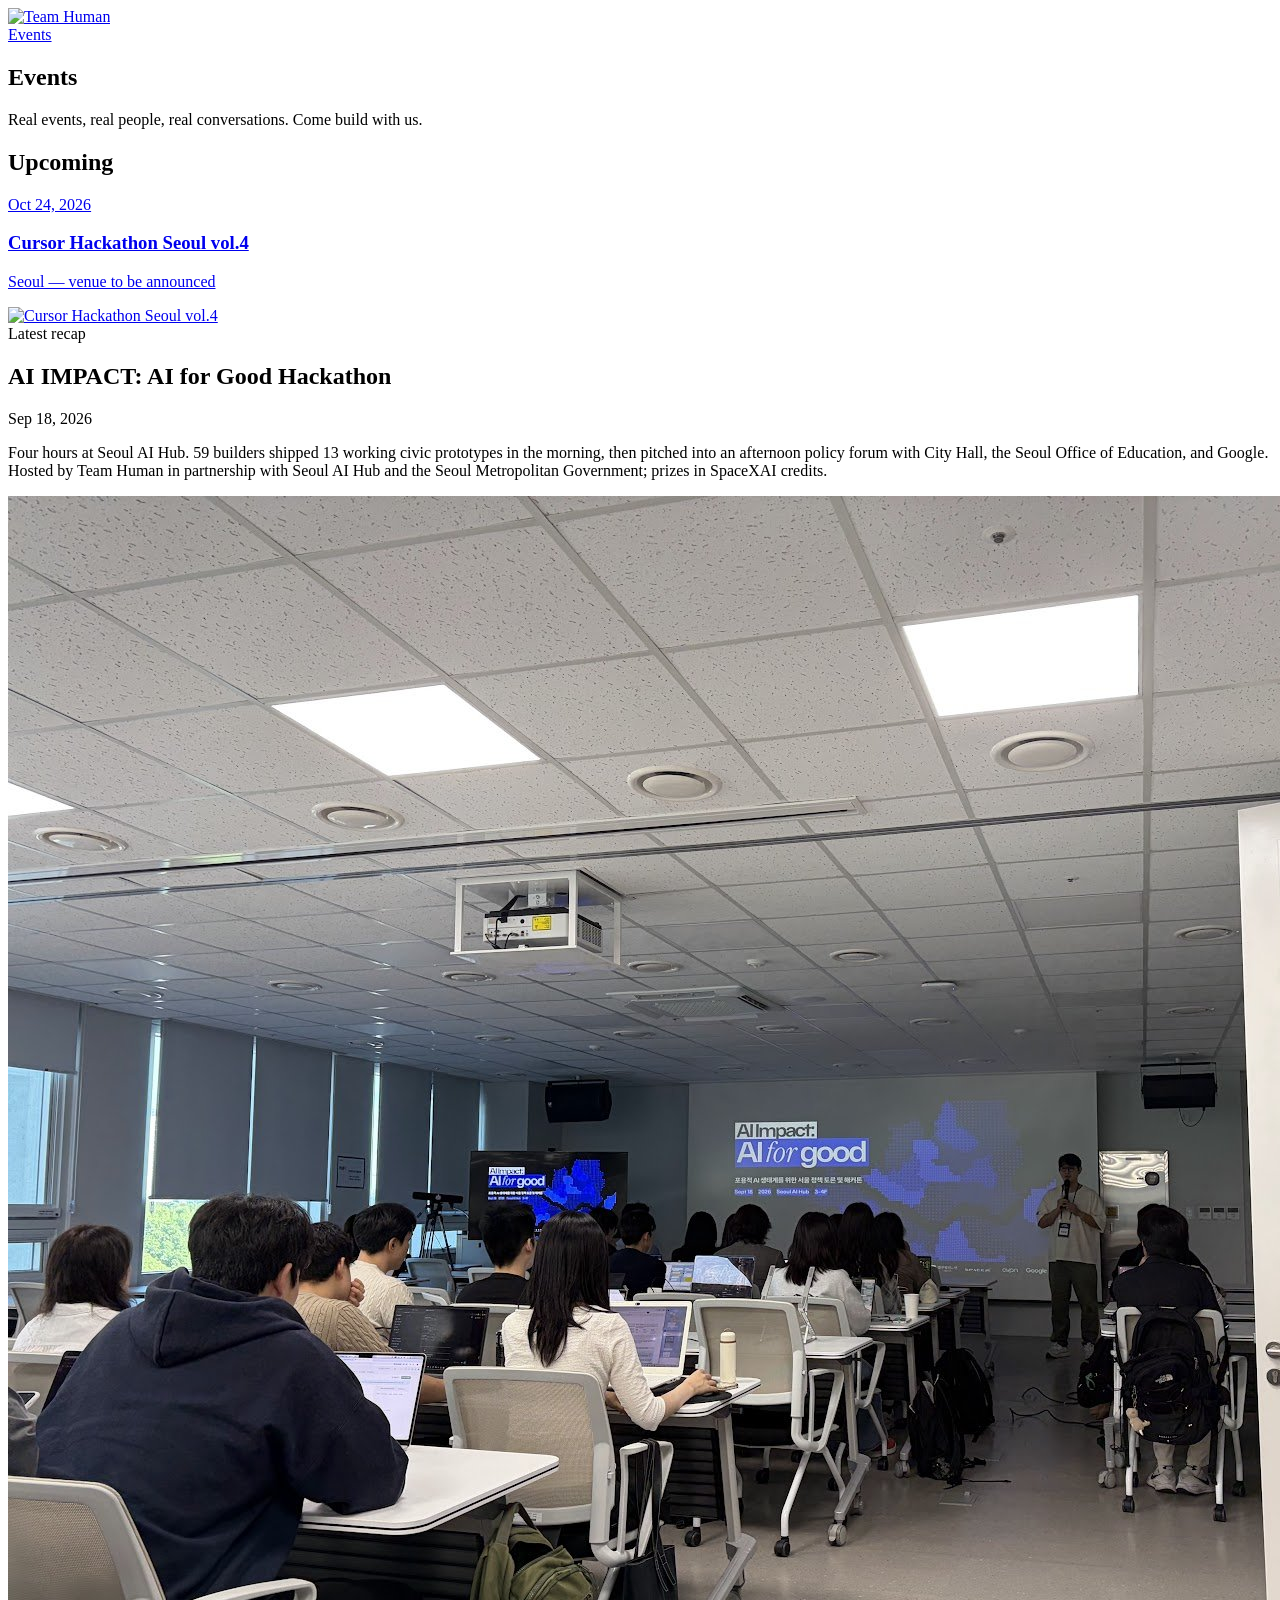
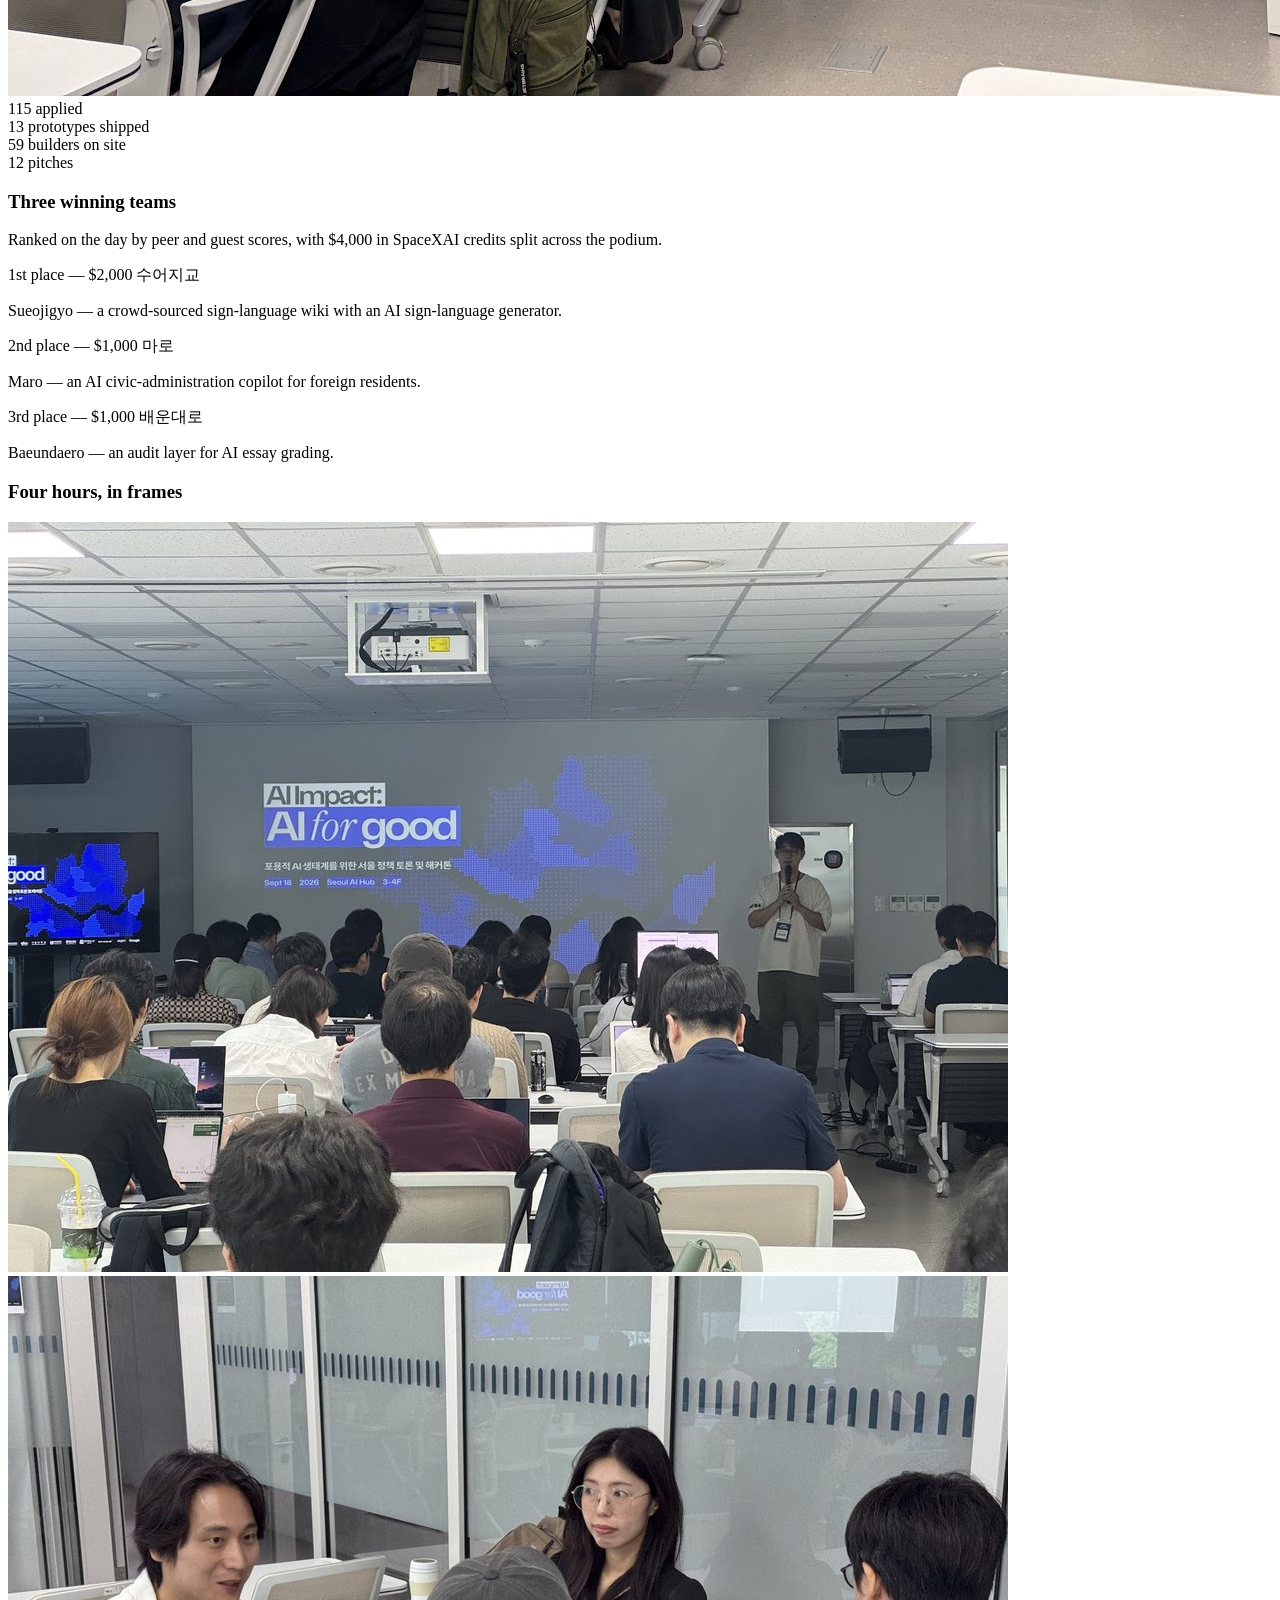
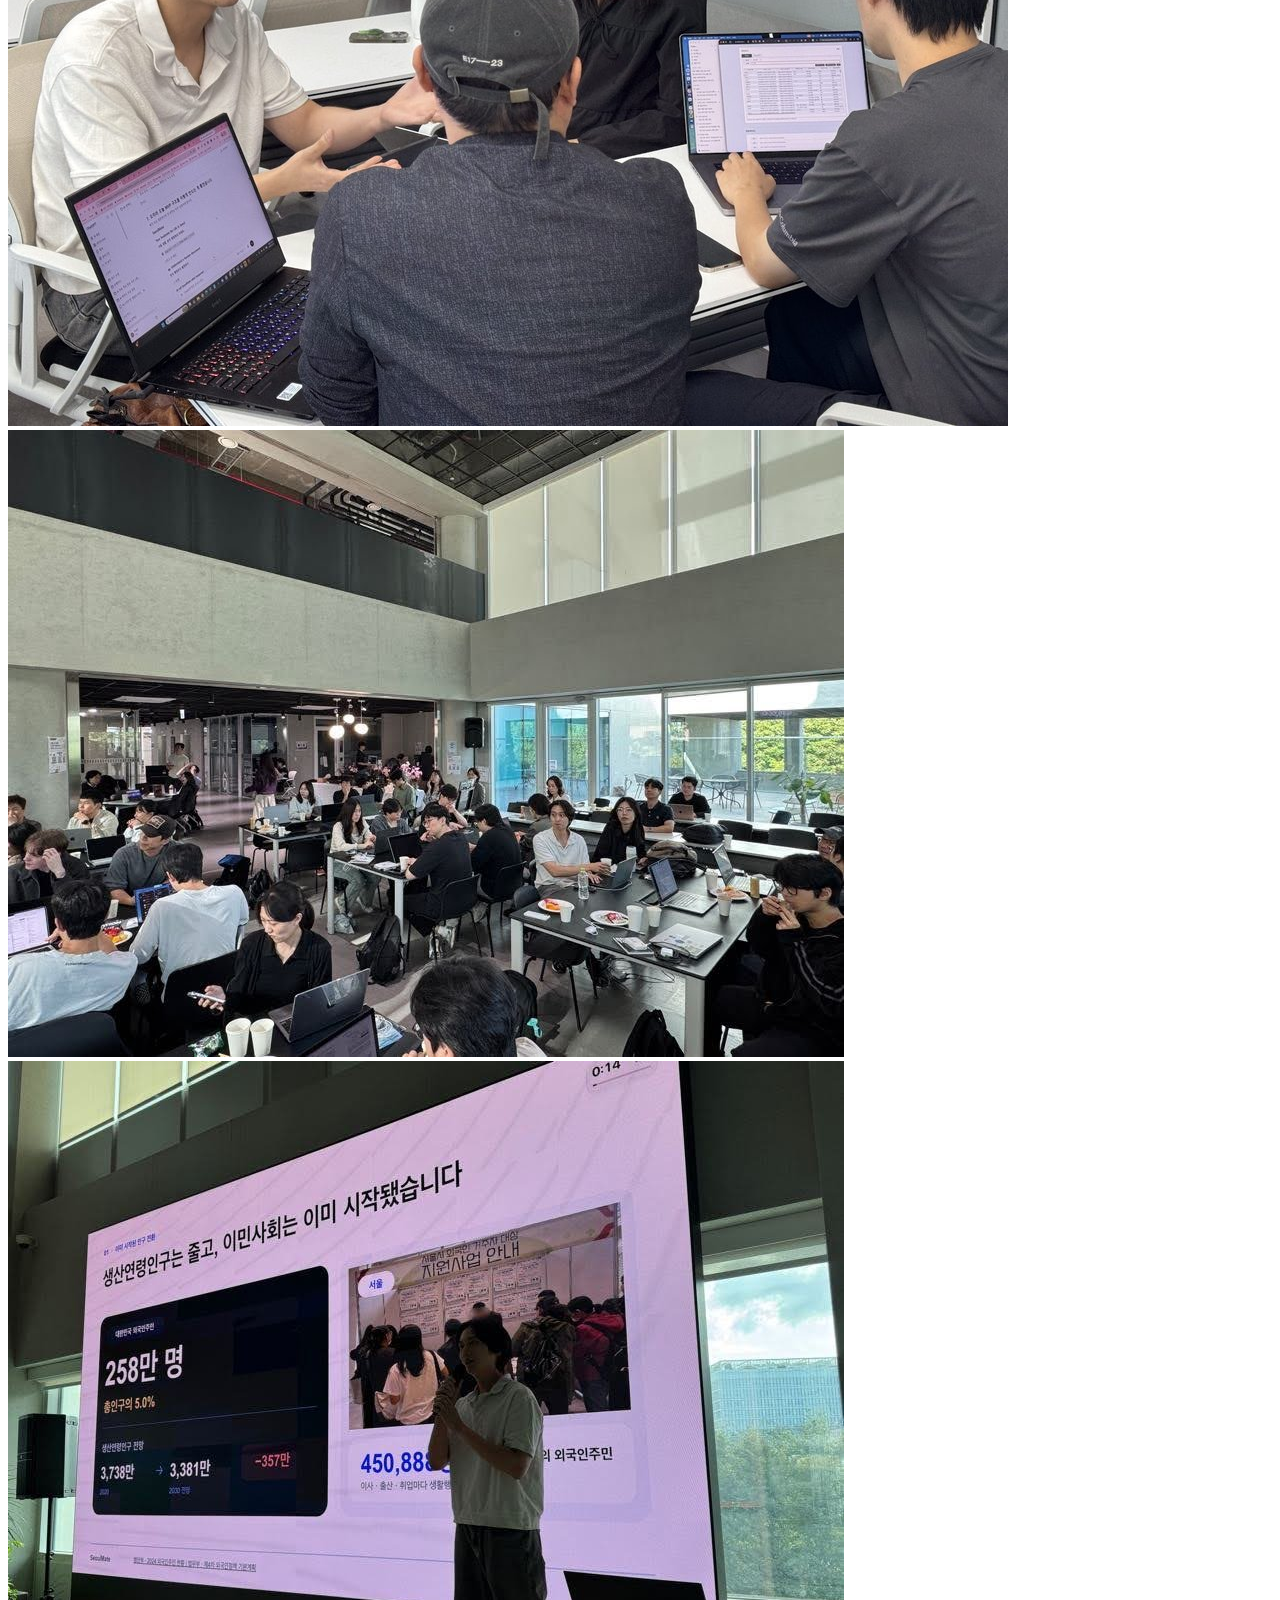
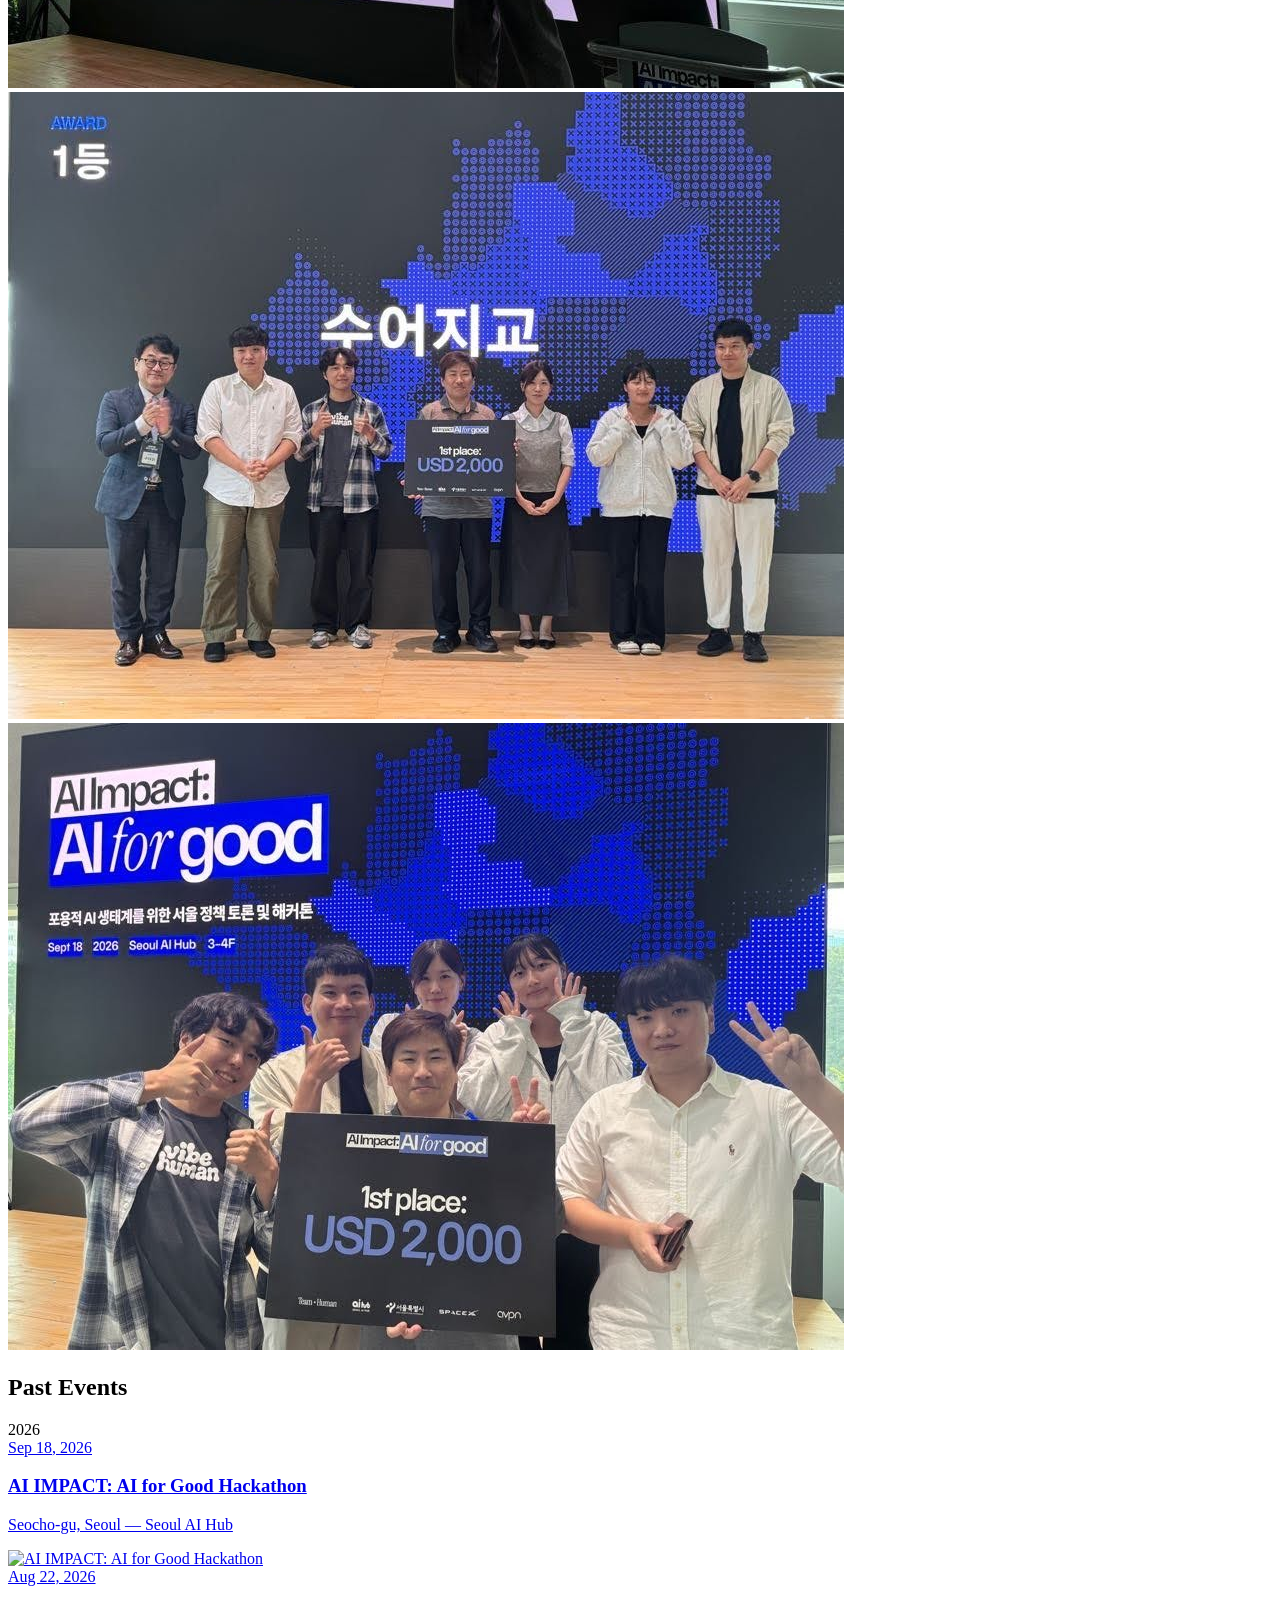
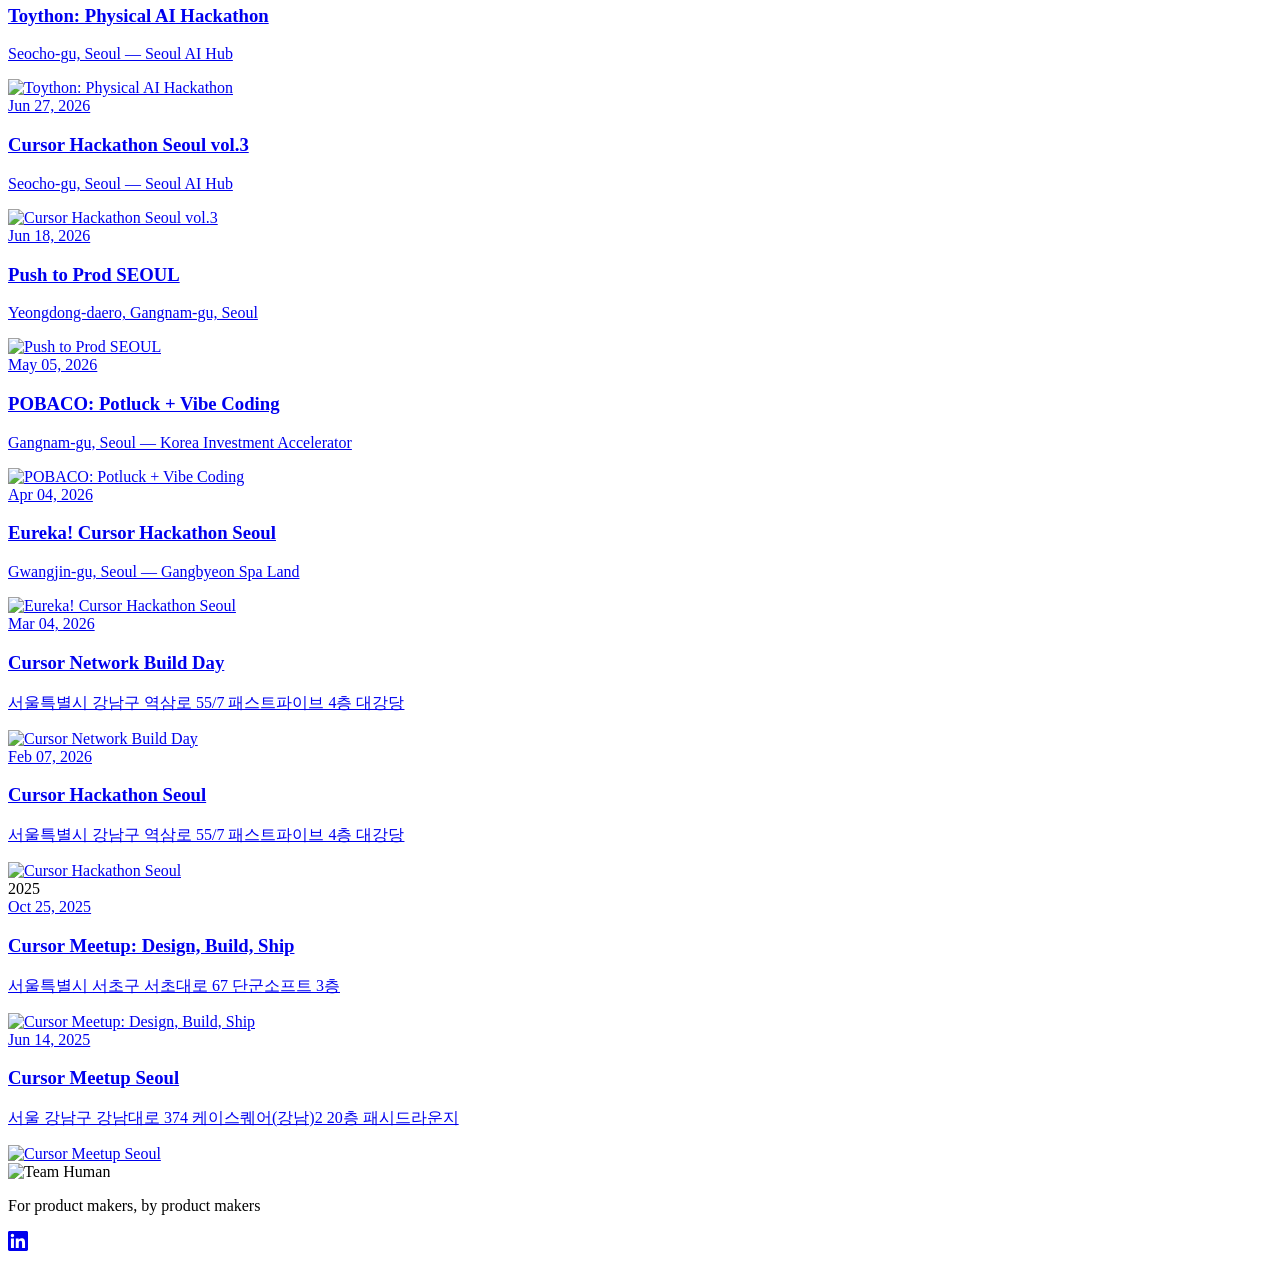
==== events.html @ be9100a3 "Retire AI for Good into the recap The Sep 18 Seoul AI Hub hackathon is over. Move it out of Upcoming" ====
<!DOCTYPE html>
<html lang="en">
<head>
  <meta charset="UTF-8">
  <meta name="viewport" content="width=device-width, initial-scale=1.0">
  <title>Events — Team Human</title>
  <link rel="stylesheet" href="styles.css">
  <link rel="stylesheet" href="https://cdn.jsdelivr.net/npm/pretendard@latest/dist/web/static/pretendard.min.css">
  <link rel="preconnect" href="https://fonts.googleapis.com">
  <link rel="preconnect" href="https://fonts.gstatic.com" crossorigin>
  <link href="https://fonts.googleapis.com/css2?family=Libre+Baskerville:ital,wght@0,400..700;1,400..700&display=swap" rel="stylesheet">
</head>
<body>
  <header class="header">
    <a href="index.html" class="logo"><img src="images/logo.svg" alt="Team Human" style="height: 20px; width: auto;"></a>
    <nav>
      <a href="events.html" class="nav-link" data-i18n="nav.events">Events</a>
    </nav>
  </header>

  <section class="events">
    <h1 class="events-title" data-i18n="events.title">Events</h1>
    <p class="events-subtitle" data-i18n="events.subtitle">Real events, real people, real conversations. Come build with us.</p>

    <div class="events-timeline">

    <div class="events-rail-head">
      <span class="events-rail-dot" aria-hidden="true"></span>
      <h2 class="events-rail-label" data-i18n="events.upcoming">Upcoming</h2>
    </div>

    <a href="https://luma.com/06x2etd7" target="_blank" rel="noopener" class="event-row event-row--upcoming">
      <div class="event-row-body">
        <span class="event-row-date">Oct 24, 2026</span>
        <h3 class="event-row-title" data-i18n="events.hackathon4.title">Cursor Hackathon Seoul vol.4</h3>
        <p class="event-row-place" data-i18n="events.hackathon4.location">Seoul — venue to be announced</p>
      </div>
      <div class="event-row-cover">
        <img src="images/Event/261024cursor-hackathon-seoul-4th.png" alt="Cursor Hackathon Seoul vol.4" loading="lazy">
      </div>
    </a>

    <section class="recap">
      <div class="recap-head">
        <span class="recap-badge" data-i18n="recap.badge">Latest recap</span>
        <h2 class="recap-title" data-i18n="recap.title">AI IMPACT: AI for Good Hackathon</h2>
        <span class="recap-date">Sep 18, 2026</span>
        <p class="recap-desc" data-i18n="recap.desc">Four hours at Seoul AI Hub. 59 builders shipped 13 working civic prototypes in the morning, then pitched into an afternoon policy forum with City Hall, the Seoul Office of Education, and Google. Hosted by Team Human in partnership with Seoul AI Hub and the Seoul Metropolitan Government; prizes in SpaceXAI credits.</p>
      </div>

      <img class="recap-hero" src="images/Recap/aiforgood/hero.jpg" data-i18n-alt="recap.hero.alt" alt="Builders at laptops in a Seoul AI Hub classroom, AI for Good on the screen" loading="lazy">

      <div class="recap-stats">
        <div class="recap-stat">
          <span class="recap-stat-value">115</span>
          <span class="recap-stat-label" data-i18n="recap.applied.label">applied</span>
        </div>
        <div class="recap-stat">
          <span class="recap-stat-value">13</span>
          <span class="recap-stat-label" data-i18n="recap.teams.label">prototypes shipped</span>
        </div>
        <div class="recap-stat">
          <span class="recap-stat-value">59</span>
          <span class="recap-stat-label" data-i18n="recap.builders.label">builders on site</span>
        </div>
        <div class="recap-stat">
          <span class="recap-stat-value">12</span>
          <span class="recap-stat-label" data-i18n="recap.first.label">pitches</span>
        </div>
      </div>

      <h3 class="recap-subtitle" data-i18n="recap.winners.title">Three winning teams</h3>
      <p class="recap-subdesc" data-i18n="recap.winners.desc">Ranked on the day by peer and guest scores, with $4,000 in SpaceXAI credits split across the podium.</p>

      <div class="recap-winners">
        <div class="recap-winner recap-winner--special recap-winner--first">
          <span class="recap-winner-award" data-i18n="recap.first.award">1st place — $2,000</span>
          <span class="recap-winner-product">수어지교</span>
          <p data-i18n="recap.sueojigyo.desc">Sueojigyo — a crowd-sourced sign-language wiki with an AI sign-language generator.</p>
        </div>
        <div class="recap-winner">
          <span class="recap-winner-award" data-i18n="recap.second.award">2nd place — $1,000</span>
          <span class="recap-winner-product">마로</span>
          <p data-i18n="recap.maro.desc">Maro — an AI civic-administration copilot for foreign residents.</p>
        </div>
        <div class="recap-winner">
          <span class="recap-winner-award" data-i18n="recap.third.award">3rd place — $1,000</span>
          <span class="recap-winner-product">배운대로</span>
          <p data-i18n="recap.baeundaero.desc">Baeundaero — an audit layer for AI essay grading.</p>
        </div>
      </div>

      <h3 class="recap-subtitle" data-i18n="recap.gallery.title">Four hours, in frames</h3>
      <div class="recap-gallery">
        <img src="images/Recap/aiforgood/g1.jpg" data-i18n-alt="recap.photo.opening" alt="Orientation — AI for Good on the screen at Seoul AI Hub" loading="lazy">
        <img src="images/Recap/aiforgood/g2.jpg" data-i18n-alt="recap.photo.parts" alt="A four-person team huddle around laptops during the morning build" loading="lazy">
        <img src="images/Recap/aiforgood/g3.jpg" data-i18n-alt="recap.photo.floor" alt="The Seoul AI Hub atrium full of builders at work" loading="lazy">
        <img src="images/Recap/aiforgood/g4.jpg" data-i18n-alt="recap.photo.blaster" alt="Maro pitching at the afternoon policy forum" loading="lazy">
        <img src="images/Recap/aiforgood/g5.jpg" data-i18n-alt="recap.photo.helmet" alt="수어지교 takes first place" loading="lazy">
        <img src="images/Recap/aiforgood/g6.jpg" data-i18n-alt="recap.photo.award" alt="수어지교 with the first-place board — $2,000 in SpaceXAI credits" loading="lazy">
      </div>
    </section>

    <div class="events-rail-head">
      <span class="events-rail-dot" aria-hidden="true"></span>
      <h2 class="events-rail-label" data-i18n="events.past">Past Events</h2>
    </div>

    <div class="events-rail-head events-rail-head--year">
      <span class="events-rail-dot" aria-hidden="true"></span>
      <span class="events-rail-label">2026</span>
    </div>

    <a href="https://luma.com/sfdsjsxi" target="_blank" rel="noopener" class="event-row">
      <div class="event-row-body">
        <span class="event-row-date">Sep 18, 2026</span>
        <h3 class="event-row-title" data-i18n="events.aiforgood.title">AI IMPACT: AI for Good Hackathon</h3>
        <p class="event-row-place" data-i18n="events.aiforgood.location">Seocho-gu, Seoul — Seoul AI Hub</p>
      </div>
      <div class="event-row-cover">
        <img src="images/Event/260918ai-for-good.png" alt="AI IMPACT: AI for Good Hackathon" loading="lazy">
      </div>
    </a>

    <a href="https://luma.com/e8dzsazr" target="_blank" rel="noopener" class="event-row">
      <div class="event-row-body">
        <span class="event-row-date">Aug 22, 2026</span>
        <h3 class="event-row-title" data-i18n="events.toython.title">Toython: Physical AI Hackathon</h3>
        <p class="event-row-place" data-i18n="events.toython.location">Seocho-gu, Seoul — Seoul AI Hub</p>
      </div>
      <div class="event-row-cover">
        <img src="images/Event/260822toython.png" alt="Toython: Physical AI Hackathon" loading="lazy">
      </div>
    </a>

    <a href="https://luma.com/6y8qjtgr" target="_blank" rel="noopener" class="event-row">
      <div class="event-row-body">
        <span class="event-row-date">Jun 27, 2026</span>
        <h3 class="event-row-title" data-i18n="events.hackathon3.title">Cursor Hackathon Seoul vol.3</h3>
        <p class="event-row-place" data-i18n="events.hackathon3.location">Seocho-gu, Seoul — Seoul AI Hub</p>
      </div>
      <div class="event-row-cover">
        <img src="images/Event/260627cursor-hackathon-seoul-3rd.png" alt="Cursor Hackathon Seoul vol.3" loading="lazy">
      </div>
    </a>

    <a href="https://luma.com/elhey8nv?tk=ANT130" target="_blank" rel="noopener" class="event-row">
      <div class="event-row-body">
        <span class="event-row-date">Jun 18, 2026</span>
        <h3 class="event-row-title" data-i18n="events.pushtoprod.title">Push to Prod SEOUL</h3>
        <p class="event-row-place" data-i18n="events.pushtoprod.location">Yeongdong-daero, Gangnam-gu, Seoul</p>
      </div>
      <div class="event-row-cover">
        <img src="images/Event/260618push-to-prod-seoul.png" alt="Push to Prod SEOUL" loading="lazy">
      </div>
    </a>

    <a href="https://luma.com/0go3dkbs" target="_blank" rel="noopener" class="event-row">
      <div class="event-row-body">
        <span class="event-row-date">May 05, 2026</span>
        <h3 class="event-row-title" data-i18n="events.pobaco.title">POBACO: Potluck + Vibe Coding</h3>
        <p class="event-row-place" data-i18n="events.pobaco.location">Gangnam-gu, Seoul — Korea Investment Accelerator</p>
      </div>
      <div class="event-row-cover">
        <img src="images/Event/260505pobaco.png" alt="POBACO: Potluck + Vibe Coding" loading="lazy">
      </div>
    </a>

    <a href="https://luma.com/5xmpcai9" target="_blank" rel="noopener" class="event-row">
      <div class="event-row-body">
        <span class="event-row-date">Apr 04, 2026</span>
        <h3 class="event-row-title" data-i18n="events.hackathon2.title">Eureka! Cursor Hackathon Seoul</h3>
        <p class="event-row-place" data-i18n="events.hackathon2.location">Gwangjin-gu, Seoul — Gangbyeon Spa Land</p>
      </div>
      <div class="event-row-cover">
        <img src="images/Event/260404cursor-hackthon-seoul.png" alt="Eureka! Cursor Hackathon Seoul" loading="lazy">
      </div>
    </a>

    <a href="https://luma.com/mnvs3c78" target="_blank" rel="noopener" class="event-row">
      <div class="event-row-body">
        <span class="event-row-date">Mar 04, 2026</span>
        <h3 class="event-row-title" data-i18n="events.buildday.title">Cursor Network Build Day</h3>
        <p class="event-row-place" data-i18n="events.buildday.location">서울특별시 강남구 역삼로 55/7 패스트파이브 4층 대강당</p>
      </div>
      <div class="event-row-cover event-row-cover--wide">
        <img src="images/Event/260304cursor-network-build-day.png" alt="Cursor Network Build Day" loading="lazy">
      </div>
    </a>

    <a href="https://luma.com/2s524ldj" target="_blank" rel="noopener" class="event-row">
      <div class="event-row-body">
        <span class="event-row-date">Feb 07, 2026</span>
        <h3 class="event-row-title" data-i18n="events.hackathon.title">Cursor Hackathon Seoul</h3>
        <p class="event-row-place" data-i18n="events.hackathon.location">서울특별시 강남구 역삼로 55/7 패스트파이브 4층 대강당</p>
      </div>
      <div class="event-row-cover event-row-cover--wide">
        <img src="images/Event/260207cursor-hackthon-seoul.png" alt="Cursor Hackathon Seoul" loading="lazy">
      </div>
    </a>

    <div class="events-rail-head events-rail-head--year">
      <span class="events-rail-dot" aria-hidden="true"></span>
      <span class="events-rail-label">2025</span>
    </div>

    <a href="https://event-us.kr/sireal/event/113472" target="_blank" rel="noopener" class="event-row">
      <div class="event-row-body">
        <span class="event-row-date">Oct 25, 2025</span>
        <h3 class="event-row-title" data-i18n="events.designbuildship.title">Cursor Meetup: Design, Build, Ship</h3>
        <p class="event-row-place" data-i18n="events.designbuildship.location">서울특별시 서초구 서초대로 67 단군소프트 3층</p>
      </div>
      <div class="event-row-cover event-row-cover--wide">
        <img src="images/Event/251025cursor-meetup-design.png" alt="Cursor Meetup: Design, Build, Ship" loading="lazy">
      </div>
    </a>

    <a href="https://luma.com/cursor_seoul_250614" target="_blank" rel="noopener" class="event-row">
      <div class="event-row-body">
        <span class="event-row-date">Jun 14, 2025</span>
        <h3 class="event-row-title" data-i18n="events.meetupseoul.title">Cursor Meetup Seoul</h3>
        <p class="event-row-place" data-i18n="events.meetupseoul.location">서울 강남구 강남대로 374 케이스퀘어(강남)2 20층 패시드라운지</p>
      </div>
      <div class="event-row-cover event-row-cover--wide">
        <img src="images/Event/250614cursor-meetup-seoul.png" alt="Cursor Meetup Seoul" loading="lazy">
      </div>
    </a>

    </div>
  </section>

  <footer class="footer">
    <div class="footer-content">
      <div class="footer-info">
        <span class="footer-logo"><img src="images/logo.svg" alt="Team Human" style="height: 18px; width: auto;"></span>
        <p class="footer-tagline" data-i18n="footer.tagline">For product makers, by product makers</p>
      </div>
      <div class="footer-socials">
        <a href="https://www.linkedin.com/company/113454183" target="_blank" rel="noopener" class="footer-social-link" aria-label="Team Human on LinkedIn">
          <svg width="20" height="20" viewBox="0 0 24 24" fill="currentColor" aria-hidden="true">
            <path d="M20.447 20.452h-3.554v-5.569c0-1.328-.027-3.037-1.852-3.037-1.853 0-2.136 1.445-2.136 2.939v5.667H9.351V9h3.414v1.561h.046c.477-.9 1.637-1.852 3.37-1.852 3.601 0 4.267 2.37 4.267 5.455v6.288zM5.337 7.433a2.062 2.062 0 0 1-2.063-2.065 2.063 2.063 0 1 1 2.063 2.065zm1.778 13.019H3.555V9h3.56v11.452zM22.225 0H1.771C.792 0 0 .774 0 1.729v20.542C0 23.227.792 24 1.771 24h20.451C23.2 24 24 23.227 24 22.271V1.729C24 .774 23.2 0 22.222 0h.003z"/>
          </svg>
        </a>
      </div>
    </div>
  </footer>

  <script src="i18n.js"></script>
</body>
</html>
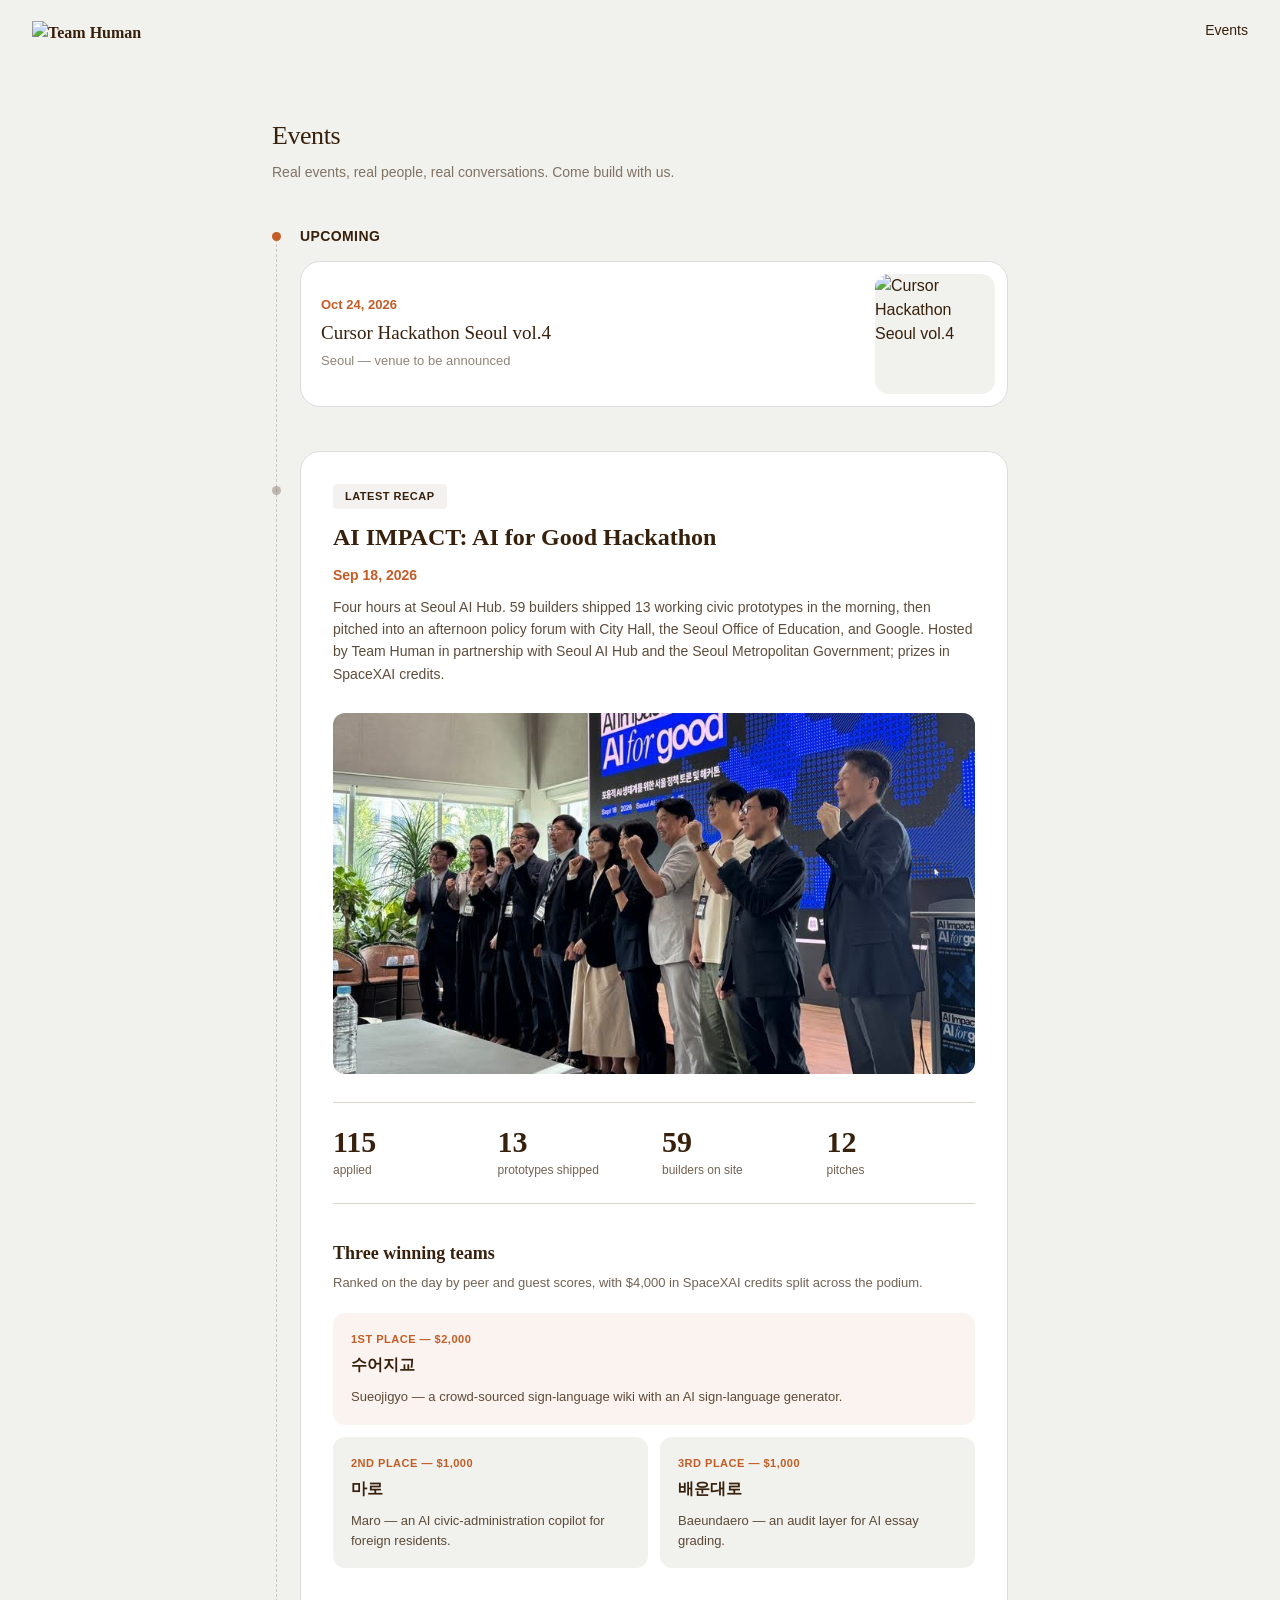
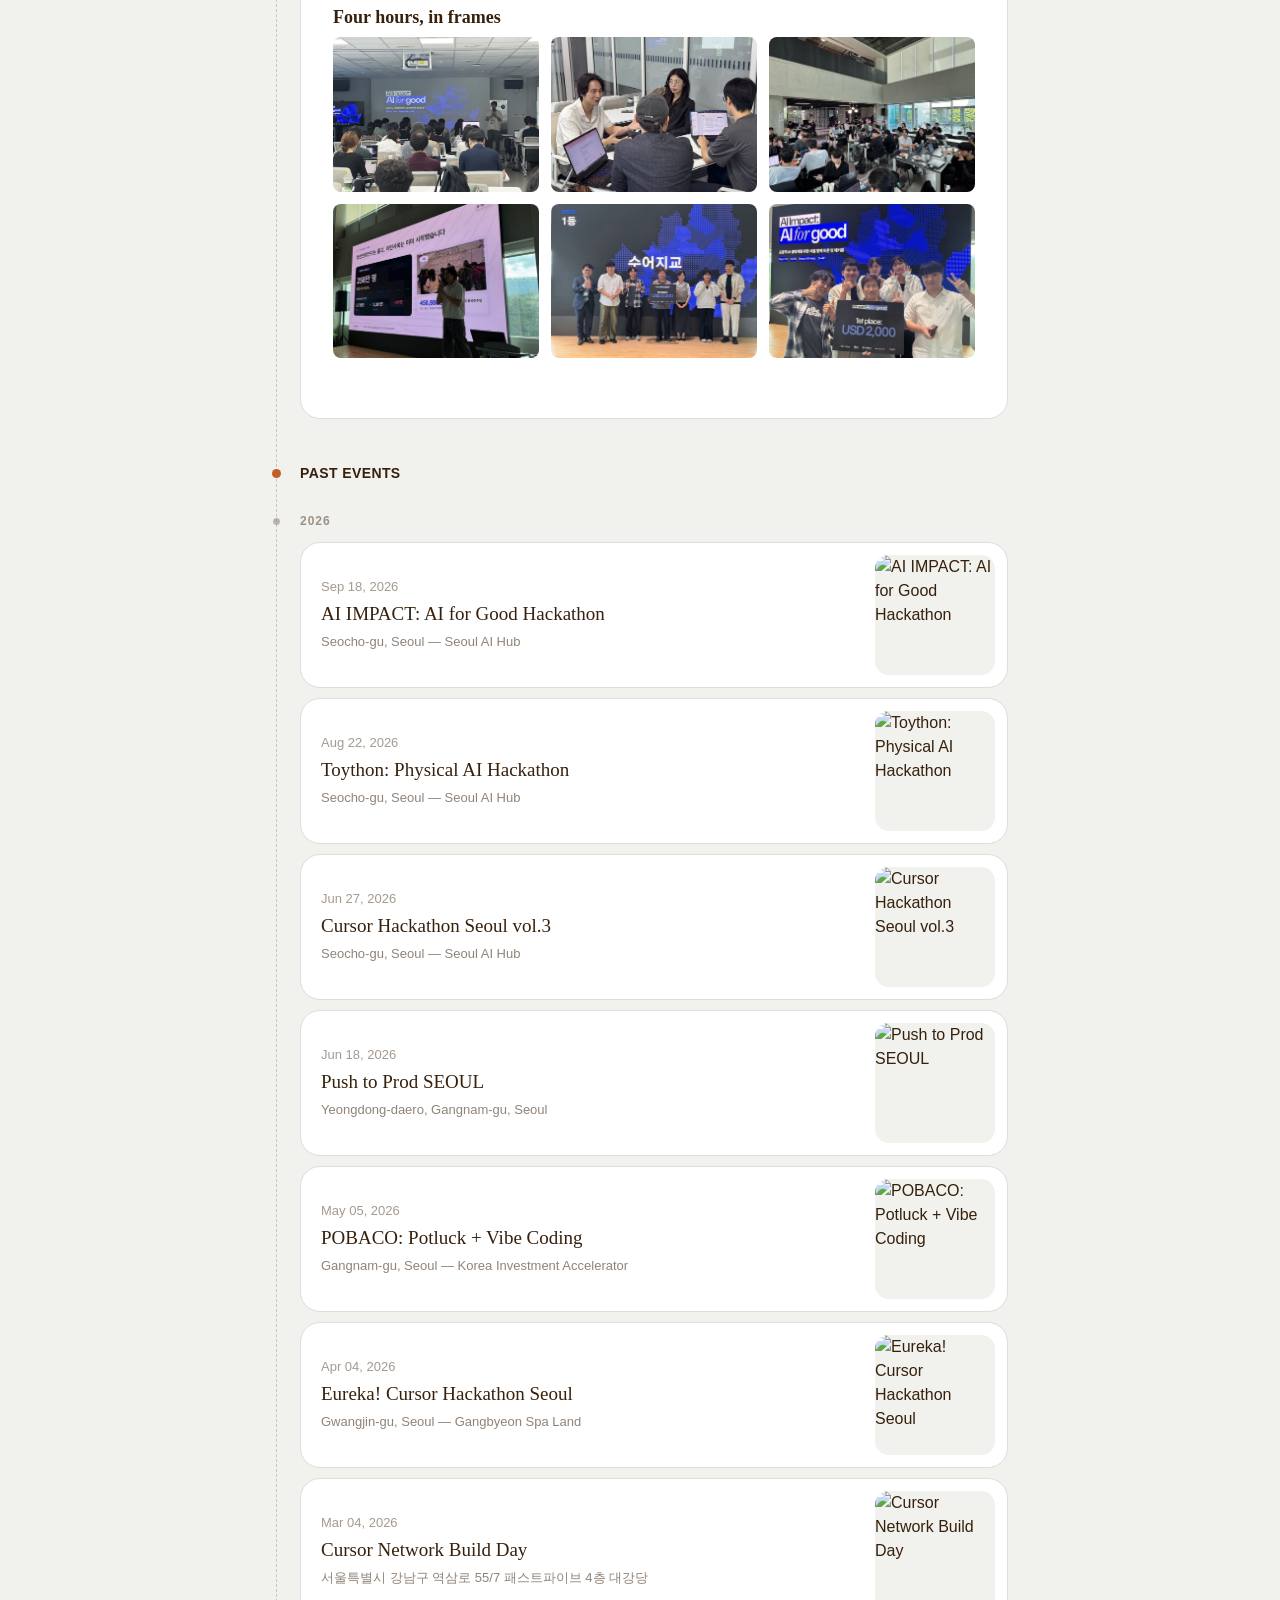
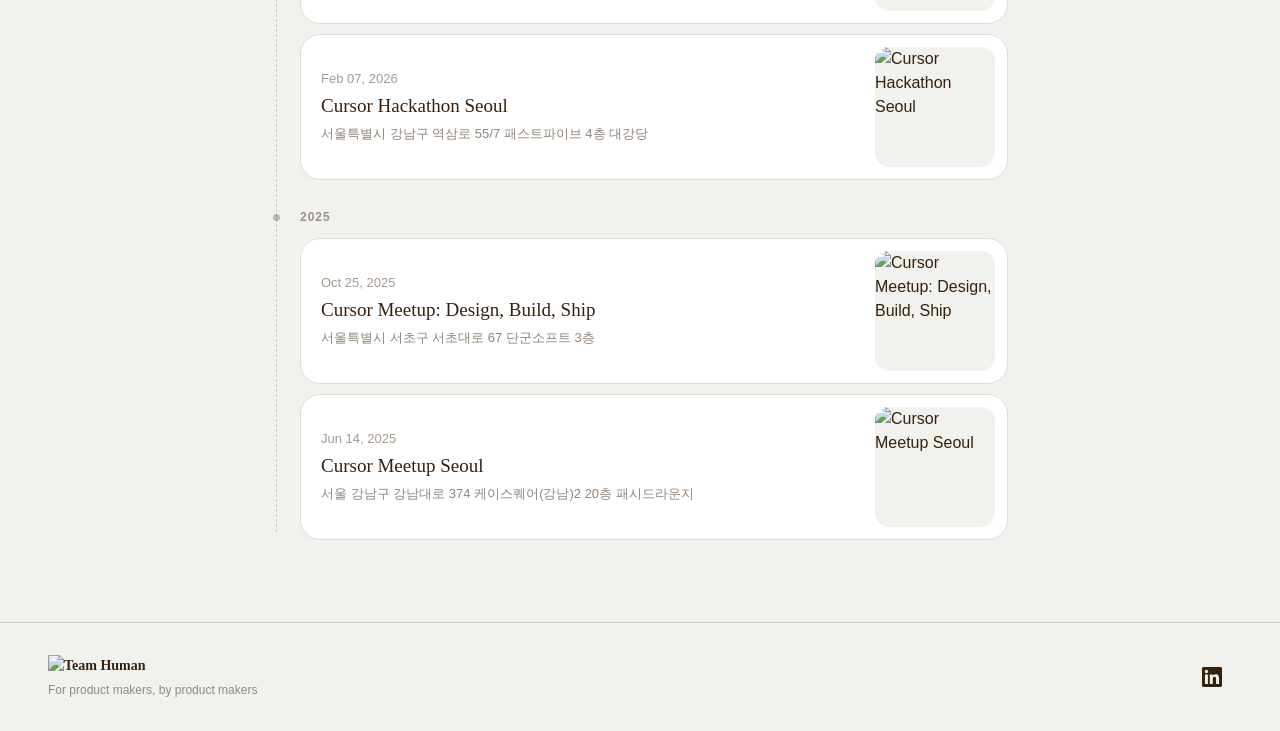
==== commit b21e2349: "Put the AI for Good group photos on the recap and homepage slider Replace the recap hero classroom s" ====
--- a/events.html
+++ b/events.html
@@ -48,7 +48,7 @@
         <p class="recap-desc" data-i18n="recap.desc">Four hours at Seoul AI Hub. 59 builders shipped 13 working civic prototypes in the morning, then pitched into an afternoon policy forum with City Hall, the Seoul Office of Education, and Google. Hosted by Team Human in partnership with Seoul AI Hub and the Seoul Metropolitan Government; prizes in SpaceXAI credits.</p>
       </div>
 
-      <img class="recap-hero" src="images/Recap/aiforgood/hero.jpg" data-i18n-alt="recap.hero.alt" alt="Builders at laptops in a Seoul AI Hub classroom, AI for Good on the screen" loading="lazy">
+      <img class="recap-hero" src="images/Recap/aiforgood/hero.jpg" data-i18n-alt="recap.hero.alt" alt="VIP commemorative group photo at Seoul AI Hub after AI for Good" loading="lazy">
 
       <div class="recap-stats">
         <div class="recap-stat">
--- a/styles.css
+++ b/styles.css
@@ -0,0 +1,2129 @@
+/* === Reset & Base === */
+*, *::before, *::after {
+  margin: 0;
+  padding: 0;
+  box-sizing: border-box;
+}
+
+body {
+  font-family: 'Pretendard', sans-serif;
+  background-color: #F1F1ED;
+  color: #37210D;
+  line-height: 1.5;
+  -webkit-font-smoothing: antialiased;
+}
+
+/* Korean fonts: Libre Baskerville (serif titles) + Pretendard (sans-serif body) */
+html[lang="ko"] .section-title,
+html[lang="ko"] .events-title,
+html[lang="ko"] .recap-title,
+html[lang="ko"] .logo,
+html[lang="ko"] .footer-logo {
+  font-family: 'Libre Baskerville', serif;
+}
+
+html[lang="ko"] .team-subtitle,
+html[lang="ko"] .events-subtitle,
+html[lang="ko"] .footer-tagline,
+html[lang="ko"] .belief-card p,
+html[lang="ko"] .team-card p,
+html[lang="ko"] .event-row-place,
+html[lang="ko"] .belief-card h3,
+html[lang="ko"] .team-card h3,
+html[lang="ko"] .nav-link,
+html[lang="ko"] .event-row-date,
+html[lang="ko"] .events-rail-label,
+html[lang="ko"] .stats-label,
+html[lang="ko"] .stat-label,
+html[lang="ko"] .moments-desc,
+html[lang="ko"] .moment-event,
+html[lang="ko"] .moment-where,
+html[lang="ko"] .press-desc,
+html[lang="ko"] .press-headline,
+html[lang="ko"] .press-outlet,
+html[lang="ko"] .press-event,
+html[lang="ko"] .recap-badge,
+html[lang="ko"] .recap-desc,
+html[lang="ko"] .recap-subtitle,
+html[lang="ko"] .recap-subdesc,
+html[lang="ko"] .recap-stat-label,
+html[lang="ko"] .recap-winner p,
+html[lang="ko"] .recap-winner-team,
+html[lang="ko"] .savedate-desc,
+html[lang="ko"] .lang-select {
+  font-family: 'Pretendard', sans-serif;
+}
+
+a {
+  text-decoration: none;
+  color: inherit;
+}
+
+img {
+  max-width: 100%;
+  display: block;
+}
+
+/* === Header === */
+.header {
+  position: fixed;
+  top: 0;
+  left: 0;
+  right: 0;
+  z-index: 100;
+  display: flex;
+  justify-content: space-between;
+  align-items: center;
+  padding: 20px 32px;
+  background-color: rgb(241, 241, 237);
+}
+
+.logo {
+  font-family: 'Libre Baskerville', serif;
+  font-size: 16px;
+  font-weight: 700;
+  color: #37210D;
+}
+
+.nav-link {
+  font-size: 14px;
+  font-weight: 500;
+  color: #37210D;
+  text-decoration: none;
+}
+
+.nav-link:hover {
+  text-decoration: underline;
+  text-underline-offset: 4px;
+}
+
+/* === Language Switcher === */
+.header nav {
+  display: flex;
+  align-items: center;
+  gap: 32px;
+}
+
+.lang-select {
+  font-family: 'Pretendard', sans-serif;
+  font-size: 14px;
+  font-weight: 500;
+  color: #37210D;
+  width: 100px;
+  background-color: transparent;
+  border: 1px solid #DDDDDD;
+  border-radius: 4px;
+  padding: 6px 12px;
+  cursor: pointer;
+  appearance: none;
+  -webkit-appearance: none;
+  background-image: url("data:image/svg+xml,%3Csvg width='10' height='6' viewBox='0 0 10 6' fill='none' xmlns='http://www.w3.org/2000/svg'%3E%3Cpath d='M1 1L5 5L9 1' stroke='%232B2220' stroke-width='1.2' stroke-linecap='round' stroke-linejoin='round'/%3E%3C/svg%3E");
+  background-repeat: no-repeat;
+  background-position: right 8px center;
+  padding-right: 22px;
+}
+
+.lang-select:hover {
+  background-color: rgba(55, 33, 13, 0.05);  /* #37210D · 5% */
+  background-image: url("data:image/svg+xml,%3Csvg width='10' height='6' viewBox='0 0 10 6' fill='none' xmlns='http://www.w3.org/2000/svg'%3E%3Cpath d='M1 1L5 5L9 1' stroke='%232B2220' stroke-width='1.2' stroke-linecap='round' stroke-linejoin='round'/%3E%3C/svg%3E");
+}
+
+.lang-select:focus {
+  outline: none;
+  border-color: #37210D;
+}
+
+/* === Hero === */
+.hero {
+  display: flex;
+  flex-direction: column;
+  gap: 24px;
+  padding: 120px 32px 80px;
+}
+
+.hero-text {
+  font-family: 'Pretendard', sans-serif;
+  font-size: 14px;
+  font-weight: 400;
+  color: #37210d;
+  opacity: 0.8;
+  line-height: 1.4;
+}
+
+/* === Hero Slider === */
+.hero-slider {
+  position: relative;
+  width: 100%;
+  aspect-ratio: 1376 / 774;
+  border-radius: 16px;
+  overflow: hidden;
+  background-color: #000;
+}
+
+.hero-slider-track {
+  display: flex;
+  width: 100%;
+  height: 100%;
+  overflow-x: auto;
+  overflow-y: hidden;
+  scroll-snap-type: x mandatory;
+  scroll-behavior: smooth;
+  -webkit-overflow-scrolling: touch;
+  scrollbar-width: none;
+}
+
+.hero-slider-track::-webkit-scrollbar {
+  display: none;
+}
+
+.hero-slide {
+  flex: 0 0 100%;
+  width: 100%;
+  height: 100%;
+  scroll-snap-align: start;
+  scroll-snap-stop: always;
+  position: relative;
+}
+
+.hero-slide img {
+  width: 100%;
+  height: 100%;
+  object-fit: cover;
+  object-position: center bottom;
+  display: block;
+}
+
+.hero-slide-video {
+  width: 100%;
+  height: 100%;
+  background-color: #000;
+}
+
+.hero-slide-video iframe {
+  width: 100%;
+  height: 100%;
+  border: 0;
+  display: block;
+}
+
+.hero-slider-arrow {
+  position: absolute;
+  top: 50%;
+  transform: translateY(-50%);
+  width: 40px;
+  height: 40px;
+  border-radius: 999px;
+  border: 0;
+  background-color: rgba(255, 255, 255, 0.85);
+  color: #37210D;
+  font-family: 'Libre Baskerville', serif;
+  font-size: 24px;
+  line-height: 1;
+  cursor: pointer;
+  display: flex;
+  align-items: center;
+  justify-content: center;
+  padding: 0;
+  z-index: 2;
+  transition: background-color 0.2s, transform 0.2s;
+}
+
+.hero-slider-arrow:hover {
+  background-color: #fff;
+  transform: translateY(-50%) scale(1.05);
+}
+
+.hero-slider-arrow:focus-visible {
+  outline: 2px solid #37210D;
+  outline-offset: 2px;
+}
+
+.hero-slider-arrow--prev { left: 16px; }
+.hero-slider-arrow--next { right: 16px; }
+
+.hero-slider-dots {
+  position: absolute;
+  bottom: 16px;
+  left: 50%;
+  transform: translateX(-50%);
+  display: flex;
+  gap: 8px;
+  z-index: 2;
+  background-color: rgba(0, 0, 0, 0.25);
+  padding: 6px 10px;
+  border-radius: 999px;
+  backdrop-filter: blur(8px);
+  -webkit-backdrop-filter: blur(8px);
+}
+
+.hero-slider-dot {
+  width: 8px;
+  height: 8px;
+  border-radius: 999px;
+  border: 0;
+  background-color: rgba(255, 255, 255, 0.5);
+  cursor: pointer;
+  padding: 0;
+  transition: background-color 0.2s, width 0.2s;
+}
+
+.hero-slider-dot:hover {
+  background-color: rgba(255, 255, 255, 0.8);
+}
+
+.hero-slider-dot.is-active {
+  background-color: #fff;
+  width: 24px;
+}
+
+/* === Beliefs === */
+.beliefs {
+  padding: 80px 120px;
+}
+
+.section-title {
+  font-family: 'Libre Baskerville', serif;
+  font-size: 22px;
+  font-weight: 500;
+  line-height: 28px;
+  letter-spacing: -0.44px;
+  color: #37210d;
+  margin-bottom: 56px;
+}
+
+.section-title.center {
+  text-align: center;
+}
+
+.beliefs-grid {
+  display: grid;
+  grid-template-columns: 1fr 1fr;
+  gap: 48px;
+}
+
+.belief-card {
+  display: flex;
+  flex-direction: column;
+  gap: 16px;
+}
+
+.belief-card h3 {
+  font-family: 'Pretendard', sans-serif;
+  font-size: 16px;
+  font-weight: 500;
+  line-height: 20px;
+  color: #37210d;
+}
+
+.belief-card p {
+  font-family: 'Pretendard', sans-serif;
+  font-size: 14px;
+  color: #37210d;
+  opacity: 0.8;
+  line-height: 1.6;
+}
+
+/* === Team === */
+.team {
+  padding: 80px 120px;
+}
+
+.team .section-title {
+  margin-bottom: 16px;
+}
+
+.team-subtitle {
+  font-family: 'Pretendard', sans-serif;
+  font-size: 14px;
+  font-weight: 400;
+  line-height: 16px;
+  color: #37210d;
+  margin-bottom: 56px;
+}
+
+.team-grid {
+  display: grid;
+  grid-template-columns: repeat(3, 1fr);
+  gap: 40px 24px;
+  text-align: left;
+}
+
+.team-card {
+  display: flex;
+  flex-direction: column;
+  gap: 24px;
+}
+
+.team-card-info {
+  display: flex;
+  flex-direction: column;
+  gap: 16px;
+}
+
+.team-photo {
+  width: 100%;
+  height: 200px;
+  background-color: #D9D5CD;
+  border-radius: 8px;
+  object-fit: cover;
+}
+
+.team-card h3 {
+  font-family: 'Pretendard', sans-serif;
+  font-size: 16px;
+  font-weight: 500;
+  line-height: 16px;
+  color: #37210d;
+}
+
+.team-card p {
+  font-family: 'Pretendard', sans-serif;
+  font-size: 14px;
+  font-weight: 400;
+  color: #37210d;
+  opacity: 0.8;
+  line-height: 1.4;
+}
+
+.linkedin-btn {
+  display: inline-block;
+  padding: 6px 10px;
+  background-color: rgba(55, 33, 13, 0.05);
+  color: #37210D;
+  font-size: 14px;
+  font-weight: 500;
+  line-height: 20px;
+  border-radius: 4px;
+  width: fit-content;
+  transition: background-color 0.2s;
+}
+
+.linkedin-btn:hover {
+  background-color: rgba(55, 33, 13, 0.1);
+}
+
+/* === Events Page === */
+/* Single centred column, Luma-style. The old layout ran the full window width
+   with a half-width square poster per event, which left a large empty panel
+   beside each card and made two upcoming events fill three screens. */
+.events {
+  max-width: 800px;
+  margin: 0 auto;
+  padding: 120px 32px 72px;
+}
+
+.events-title {
+  font-family: 'Libre Baskerville', serif;
+  font-size: 26px;
+  font-weight: 500;
+  line-height: 32px;
+  letter-spacing: -0.44px;
+  color: #37210d;
+  margin-bottom: 10px;
+}
+
+.events-subtitle {
+  font-family: 'Pretendard', sans-serif;
+  font-size: 14px;
+  font-weight: 400;
+  line-height: 20px;
+  color: #37210d;
+  opacity: 0.6;
+  margin-bottom: 44px;
+}
+
+/* === Events timeline (dotted rail down the left) === */
+.events-timeline {
+  position: relative;
+  padding-left: 28px;
+}
+
+.events-timeline::before {
+  content: '';
+  position: absolute;
+  left: 4px;
+  top: 8px;
+  bottom: 8px;
+  border-left: 1px dashed rgba(55, 33, 13, 0.2);
+}
+
+.events-rail-head {
+  position: relative;
+  display: flex;
+  align-items: center;
+  margin: 44px 0 14px;
+}
+
+.events-rail-head:first-child {
+  margin-top: 0;
+}
+
+.events-rail-dot {
+  position: absolute;
+  left: -28px;
+  width: 9px;
+  height: 9px;
+  border-radius: 50%;
+  background-color: #C45C26;
+}
+
+.events-rail-label {
+  font-family: 'Pretendard', sans-serif;
+  font-size: 14px;
+  font-weight: 600;
+  letter-spacing: 0.4px;
+  text-transform: uppercase;
+  color: #37210d;
+}
+
+/* Year dividers inside "Past Events" sit one step quieter than the section head. */
+.events-rail-head--year {
+  margin: 28px 0 12px;
+}
+
+.events-rail-head--year .events-rail-dot {
+  width: 7px;
+  height: 7px;
+  left: -27px;
+  background-color: rgba(55, 33, 13, 0.28);
+}
+
+.events-rail-head--year .events-rail-label {
+  font-size: 12px;
+  font-weight: 600;
+  letter-spacing: 1px;
+  color: #37210d;
+  opacity: 0.45;
+}
+
+/* === Event row === */
+.event-row {
+  display: flex;
+  align-items: center;
+  gap: 16px;
+  background: #FFFFFF;
+  border: 1px solid #DDDDDD;
+  border-radius: 20px;
+  padding: 12px 12px 12px 20px;
+  margin-bottom: 10px;
+  transition: border-color 0.2s, box-shadow 0.2s, transform 0.2s;
+}
+
+.event-row:hover {
+  border-color: #C45C26;
+  box-shadow: 0 4px 18px rgba(55, 33, 13, 0.08);
+  transform: translateY(-1px);
+}
+
+.event-row-body {
+  flex: 1;
+  min-width: 0;
+  display: flex;
+  flex-direction: column;
+  gap: 6px;
+}
+
+.event-row-date {
+  font-family: 'Pretendard', sans-serif;
+  font-size: 13px;
+  font-weight: 500;
+  line-height: 1.3;
+  color: #37210d;
+  opacity: 0.45;
+}
+
+/* Latin runs get the brand serif; Hangul has no Libre Baskerville glyphs and
+   falls through to Pretendard rather than an unpredictable system serif — the
+   same stack guide.html uses. Do not add this to the html[lang="ko"] serif
+   override list, or the Pretendard fallback is lost. */
+.event-row-title {
+  font-family: 'Libre Baskerville', 'Pretendard', serif;
+  font-size: 19px;
+  font-weight: 500;
+  line-height: 1.35;
+  color: #37210d;
+}
+
+.event-row-place {
+  font-family: 'Pretendard', sans-serif;
+  font-size: 13px;
+  font-weight: 400;
+  line-height: 1.45;
+  color: #37210d;
+  opacity: 0.55;
+}
+
+.event-row-cover {
+  flex: none;
+  width: 120px;
+  height: 120px;
+  border-radius: 14px;
+  overflow: hidden;
+  background-color: #F1F1ED;
+}
+
+.event-row-cover img {
+  width: 100%;
+  height: 100%;
+  object-fit: cover;
+}
+
+/* Four of the older posters are 16:9 Luma banners (928x522) rather than the
+   1:1 the newer ones use. Centre-cropping those to the square tile cut 44% of
+   the width and sliced the event name in half, so they letterbox instead. */
+.event-row-cover--wide img {
+  object-fit: contain;
+}
+
+/* The two open-registration events carry the accent; past ones stay quiet. */
+.event-row--upcoming .event-row-date {
+  color: #C45C26;
+  font-weight: 600;
+  opacity: 1;
+}
+
+/* === Community CTA === */
+.community-cta {
+  padding: 80px 120px;
+  text-align: center;
+  display: flex;
+  flex-direction: column;
+  align-items: center;
+}
+
+.community-cta .section-title {
+  margin-bottom: 16px;
+}
+
+.community-cta-desc {
+  font-family: 'Pretendard', sans-serif;
+  font-size: 14px;
+  font-weight: 400;
+  line-height: 1.6;
+  color: #37210D;
+  opacity: 0.8;
+  max-width: 520px;
+  margin: 0 0 32px;
+}
+
+.kakao-btn {
+  display: inline-flex;
+  align-items: center;
+  gap: 8px;
+  padding: 14px 24px;
+  background-color: #FEE500;
+  color: #181600;
+  font-family: 'Pretendard', sans-serif;
+  font-size: 16px;
+  font-weight: 600;
+  line-height: 1;
+  border-radius: 999px;
+  transition: transform 0.2s, box-shadow 0.2s;
+  box-shadow: 0 2px 8px rgba(254, 229, 0, 0.25);
+}
+
+.kakao-btn:hover {
+  transform: translateY(-2px);
+  box-shadow: 0 8px 24px rgba(254, 229, 0, 0.4);
+}
+
+.kakao-btn:focus-visible {
+  outline: 2px solid #37210D;
+  outline-offset: 4px;
+}
+
+.kakao-btn-icon {
+  flex-shrink: 0;
+}
+
+/* === Contact === */
+.contact {
+  padding: 80px 120px;
+  text-align: center;
+  display: flex;
+  flex-direction: column;
+  align-items: center;
+}
+
+.contact .section-title {
+  margin-bottom: 16px;
+}
+
+.contact-desc {
+  font-family: 'Pretendard', sans-serif;
+  font-size: 14px;
+  font-weight: 400;
+  line-height: 1.6;
+  color: #37210D;
+  opacity: 0.8;
+  max-width: 520px;
+  margin: 0 0 32px;
+}
+
+.contact-form {
+  width: 100%;
+  max-width: 520px;
+  text-align: left;
+}
+
+.contact-fields {
+  display: flex;
+  flex-direction: column;
+  gap: 16px;
+}
+
+.contact-fields[hidden] {
+  display: none;
+}
+
+.contact-row {
+  display: grid;
+  grid-template-columns: 1fr 1fr;
+  gap: 16px;
+}
+
+.contact-field {
+  display: flex;
+  flex-direction: column;
+  gap: 6px;
+}
+
+.contact-field label {
+  font-family: 'Pretendard', sans-serif;
+  font-size: 13px;
+  font-weight: 500;
+  color: #37210D;
+}
+
+.contact-input,
+.contact-textarea {
+  width: 100%;
+  font-family: 'Pretendard', sans-serif;
+  font-size: 15px;
+  color: #37210D;
+  background-color: #FFFFFF;
+  border: 1px solid #DDDDDD;
+  border-radius: 8px;
+  padding: 12px 14px;
+  transition: border-color 0.2s, box-shadow 0.2s;
+}
+
+.contact-input::placeholder,
+.contact-textarea::placeholder {
+  color: #37210D;
+  opacity: 0.4;
+}
+
+.contact-textarea {
+  resize: vertical;
+  min-height: 120px;
+}
+
+.contact-input:focus,
+.contact-textarea:focus {
+  outline: none;
+  border-color: #C45C26;
+  box-shadow: 0 0 0 3px rgba(196, 92, 38, 0.12);
+}
+
+.contact-hp {
+  display: none !important;
+}
+
+.contact-actions {
+  margin-top: 4px;
+  text-align: center;
+}
+
+.contact-submit {
+  display: inline-flex;
+  align-items: center;
+  justify-content: center;
+  gap: 8px;
+  padding: 14px 28px;
+  background-color: #37210D;
+  color: #F1F1ED;
+  font-family: 'Pretendard', sans-serif;
+  font-size: 15px;
+  font-weight: 600;
+  line-height: 1;
+  border: none;
+  border-radius: 999px;
+  cursor: pointer;
+  transition: transform 0.2s, box-shadow 0.2s, opacity 0.2s;
+}
+
+.contact-submit:hover {
+  transform: translateY(-2px);
+  box-shadow: 0 8px 24px rgba(55, 33, 13, 0.2);
+}
+
+.contact-submit:focus-visible {
+  outline: 2px solid #37210D;
+  outline-offset: 4px;
+}
+
+.contact-submit:disabled {
+  opacity: 0.6;
+  cursor: default;
+  transform: none;
+  box-shadow: none;
+}
+
+.contact-status {
+  font-family: 'Pretendard', sans-serif;
+  font-size: 15px;
+  line-height: 1.6;
+  text-align: center;
+  margin: 20px 0 0;
+}
+
+.contact-status--success {
+  color: #37210D;
+  font-weight: 500;
+}
+
+.contact-status--error {
+  color: #C45C26;
+}
+
+/* === Footer === */
+.footer {
+  border-top: 1px solid #D4CFC7;
+  padding: 32px 48px;
+}
+
+.footer-content {
+  display: flex;
+  justify-content: space-between;
+  align-items: center;
+  gap: 24px;
+}
+
+.footer-info {
+  display: flex;
+  flex-direction: column;
+  gap: 8px;
+}
+
+.footer-logo {
+  font-family: 'Libre Baskerville', serif;
+  font-size: 14px;
+  font-weight: 700;
+  color: #37210D;
+}
+
+.footer-tagline {
+  font-size: 12px;
+  color: #8C8A87;
+}
+
+.footer-socials {
+  display: flex;
+  gap: 8px;
+}
+
+.footer-social-link {
+  display: inline-flex;
+  align-items: center;
+  justify-content: center;
+  width: 40px;
+  height: 40px;
+  border-radius: 999px;
+  color: #37210D;
+  transition: background-color 0.2s, color 0.2s;
+}
+
+.footer-social-link:hover {
+  background-color: rgba(55, 33, 13, 0.05);
+}
+
+.footer-social-link:focus-visible {
+  outline: 2px solid #37210D;
+  outline-offset: 2px;
+}
+
+.footer-social-link svg {
+  display: block;
+}
+
+/* === Guide Page (guide.html) === */
+/* Reading-column layout. All rules scoped to .guide-* — safe to extend. */
+
+.guide {
+  max-width: 760px;
+  margin: 0 auto;
+  padding: 120px 24px 40px;
+}
+
+/* Korean headings fall back to Pretendard (Libre Baskerville has no Hangul glyphs),
+   so Latin runs keep the brand serif while Korean stays crisp across devices. */
+.guide-eyebrow,
+.guide-title,
+.guide-h2,
+.guide-banner-quote,
+.guide-cta-title {
+  font-family: 'Libre Baskerville', 'Pretendard', serif;
+}
+
+/* --- Hero --- */
+.guide-hero {
+  padding: 24px 0 56px;
+  border-bottom: 1px solid #D9D5CD;
+  margin-bottom: 56px;
+}
+
+.guide-eyebrow {
+  font-size: 12px;
+  font-weight: 700;
+  letter-spacing: 1.5px;
+  text-transform: uppercase;
+  color: #C45C26;
+  margin-bottom: 16px;
+}
+
+.guide-title {
+  font-size: 40px;
+  font-weight: 700;
+  line-height: 1.2;
+  letter-spacing: -1px;
+  color: #37210D;
+  margin-bottom: 24px;
+}
+
+.guide-lead {
+  font-size: 17px;
+  line-height: 1.8;
+  color: #37210D;
+  opacity: 0.85;
+}
+
+.guide-lead strong {
+  font-weight: 600;
+  opacity: 1;
+}
+
+/* --- Section scaffolding --- */
+.guide-section {
+  margin-bottom: 72px;
+}
+
+.guide-h2 {
+  font-size: 24px;
+  font-weight: 700;
+  line-height: 1.4;
+  letter-spacing: -0.5px;
+  color: #37210D;
+  margin-bottom: 12px;
+}
+
+.guide-h2--tight {
+  margin-bottom: 8px;
+}
+
+.guide-sub {
+  font-size: 15px;
+  line-height: 1.7;
+  color: #37210D;
+  opacity: 0.7;
+  margin-bottom: 32px;
+}
+
+.guide-hint {
+  font-size: 14px;
+  line-height: 1.7;
+  color: #37210D;
+  opacity: 0.7;
+  margin-top: 20px;
+}
+
+.guide-hint--muted {
+  font-size: 13px;
+  opacity: 0.5;
+}
+
+.guide-hint code {
+  font-family: 'Pretendard', sans-serif;
+  font-size: 13px;
+  font-weight: 600;
+  background-color: rgba(55, 33, 13, 0.06);
+  border-radius: 4px;
+  padding: 2px 7px;
+  margin-right: 2px;
+}
+
+/* --- One-line principle banner --- */
+.guide-banner {
+  background-color: #37210D;
+  color: #F1F1ED;
+  border-radius: 16px;
+  padding: 48px 32px;
+  text-align: center;
+}
+
+.guide-banner-label {
+  font-size: 12px;
+  font-weight: 600;
+  letter-spacing: 0.5px;
+  color: #F1F1ED;
+  opacity: 0.6;
+  margin-bottom: 20px;
+}
+
+.guide-banner-quote {
+  font-size: 26px;
+  font-weight: 700;
+  line-height: 1.5;
+  letter-spacing: -0.5px;
+  color: #FFFFFF;
+  margin-bottom: 24px;
+}
+
+.guide-banner-note {
+  font-size: 14px;
+  line-height: 1.7;
+  color: #F1F1ED;
+  opacity: 0.75;
+}
+
+/* --- Principles --- */
+.guide-principles {
+  display: grid;
+  grid-template-columns: 1fr 1fr;
+  gap: 32px 24px;
+}
+
+.guide-principle-num {
+  display: block;
+  font-family: 'Libre Baskerville', serif;
+  font-size: 13px;
+  font-weight: 700;
+  color: #C45C26;
+  margin-bottom: 10px;
+}
+
+.guide-principle h3 {
+  font-size: 16px;
+  font-weight: 600;
+  line-height: 1.4;
+  color: #37210D;
+  margin-bottom: 8px;
+}
+
+.guide-principle p {
+  font-size: 14px;
+  line-height: 1.7;
+  color: #37210D;
+  opacity: 0.75;
+}
+
+/* --- 4-part format steps --- */
+.guide-steps {
+  list-style: none;
+  display: flex;
+  flex-direction: column;
+  gap: 16px;
+}
+
+.guide-step {
+  display: flex;
+  gap: 20px;
+  background-color: #FFFFFF;
+  border: 1px solid #DDDDDD;
+  border-radius: 16px;
+  padding: 24px;
+}
+
+.guide-step--key {
+  border-color: #C45C26;
+  box-shadow: 0 0 0 3px rgba(196, 92, 38, 0.1);
+}
+
+.guide-step-num {
+  flex-shrink: 0;
+  width: 32px;
+  height: 32px;
+  border-radius: 999px;
+  background-color: rgba(55, 33, 13, 0.06);
+  color: #37210D;
+  font-family: 'Libre Baskerville', serif;
+  font-size: 15px;
+  font-weight: 700;
+  display: flex;
+  align-items: center;
+  justify-content: center;
+}
+
+.guide-step--key .guide-step-num {
+  background-color: #C45C26;
+  color: #FFFFFF;
+}
+
+.guide-step-body h3 {
+  font-size: 17px;
+  font-weight: 700;
+  line-height: 1.4;
+  color: #37210D;
+  margin-bottom: 10px;
+  display: flex;
+  align-items: center;
+  gap: 8px;
+  flex-wrap: wrap;
+}
+
+.guide-tag {
+  font-size: 11px;
+  font-weight: 600;
+  letter-spacing: 0.3px;
+  color: #FFFFFF;
+  background-color: #C45C26;
+  border-radius: 4px;
+  padding: 3px 8px;
+}
+
+.guide-step-body p {
+  font-size: 15px;
+  line-height: 1.75;
+  color: #37210D;
+  opacity: 0.8;
+}
+
+.guide-step-body strong {
+  font-weight: 600;
+  opacity: 1;
+}
+
+.guide-step-eg {
+  margin-top: 12px;
+  padding-left: 14px;
+  border-left: 2px solid #D9D5CD;
+  font-size: 14px !important;
+  opacity: 0.6 !important;
+}
+
+.guide-step-emph {
+  margin-top: 12px;
+  font-size: 15px !important;
+  font-weight: 600;
+  color: #C45C26 !important;
+  opacity: 1 !important;
+}
+
+/* --- Template --- */
+.guide-template {
+  background-color: #FFFFFF;
+  border: 1px solid #DDDDDD;
+  border-radius: 16px;
+  overflow: hidden;
+}
+
+.guide-template-bar {
+  display: flex;
+  justify-content: space-between;
+  align-items: center;
+  padding: 12px 16px;
+  border-bottom: 1px solid #EFEDE8;
+}
+
+.guide-template-label {
+  font-size: 12px;
+  font-weight: 600;
+  letter-spacing: 0.5px;
+  text-transform: uppercase;
+  color: #8C8A87;
+}
+
+.guide-copy {
+  font-family: 'Pretendard', sans-serif;
+  font-size: 13px;
+  font-weight: 600;
+  color: #37210D;
+  background-color: rgba(55, 33, 13, 0.05);
+  border: none;
+  border-radius: 999px;
+  padding: 8px 16px;
+  cursor: pointer;
+  transition: background-color 0.2s, color 0.2s;
+}
+
+.guide-copy:hover {
+  background-color: rgba(55, 33, 13, 0.1);
+}
+
+.guide-copy:focus-visible {
+  outline: 2px solid #37210D;
+  outline-offset: 2px;
+}
+
+.guide-copy.is-done {
+  background-color: #C45C26;
+  color: #FFFFFF;
+}
+
+.guide-pre {
+  font-family: 'Pretendard', sans-serif;
+  font-size: 14px;
+  line-height: 1.85;
+  color: #37210D;
+  white-space: pre-wrap;
+  word-break: break-word;
+  padding: 24px 20px;
+  margin: 0;
+}
+
+.guide-pre--sm {
+  font-size: 13px;
+  line-height: 1.75;
+  padding: 0;
+}
+
+/* --- Good / bad examples --- */
+.guide-compare {
+  display: grid;
+  grid-template-columns: 1fr 1fr;
+  gap: 20px;
+  align-items: start;
+}
+
+.guide-example {
+  background-color: #FFFFFF;
+  border: 1px solid #DDDDDD;
+  border-radius: 16px;
+  padding: 20px;
+}
+
+.guide-example-badge {
+  display: inline-block;
+  font-size: 11px;
+  font-weight: 700;
+  letter-spacing: 0.3px;
+  border-radius: 4px;
+  padding: 4px 10px;
+  margin-bottom: 16px;
+}
+
+.guide-example--bad .guide-example-badge {
+  background-color: rgba(140, 138, 135, 0.15);
+  color: #8C8A87;
+}
+
+.guide-example--bad .guide-pre {
+  color: #8C8A87;
+}
+
+.guide-example--good {
+  border-color: #C45C26;
+}
+
+.guide-example--good .guide-example-badge {
+  background-color: #C45C26;
+  color: #FFFFFF;
+}
+
+.guide-example-note {
+  margin-top: 16px;
+  padding-top: 16px;
+  border-top: 1px solid #EFEDE8;
+  font-size: 13px;
+  line-height: 1.7;
+  color: #37210D;
+  opacity: 0.75;
+}
+
+.guide-example-note strong {
+  font-weight: 600;
+  opacity: 1;
+}
+
+/* --- Shared promises --- */
+.guide-rules {
+  display: grid;
+  grid-template-columns: 1fr 1fr;
+  gap: 16px;
+}
+
+.guide-rule {
+  background-color: #FFFFFF;
+  border: 1px solid #DDDDDD;
+  border-radius: 12px;
+  padding: 20px;
+}
+
+.guide-rule h3 {
+  font-size: 15px;
+  font-weight: 600;
+  line-height: 1.4;
+  color: #37210D;
+  margin-bottom: 8px;
+}
+
+.guide-rule p {
+  font-size: 14px;
+  line-height: 1.7;
+  color: #37210D;
+  opacity: 0.75;
+}
+
+.guide-rule strong {
+  font-weight: 600;
+  opacity: 1;
+}
+
+/* --- Organizers --- */
+.guide-organizers {
+  background-color: rgba(196, 92, 38, 0.06);
+  border: 1px solid rgba(196, 92, 38, 0.25);
+  border-radius: 16px;
+  padding: 32px;
+}
+
+.guide-organizers .guide-sub {
+  margin-bottom: 20px;
+}
+
+/* --- Forbidden --- */
+.guide-forbidden {
+  list-style: none;
+  display: flex;
+  flex-direction: column;
+  gap: 10px;
+}
+
+.guide-forbidden li {
+  position: relative;
+  padding-left: 22px;
+  font-size: 15px;
+  line-height: 1.6;
+  color: #37210D;
+  opacity: 0.8;
+}
+
+.guide-forbidden li::before {
+  content: '×';
+  position: absolute;
+  left: 0;
+  top: -1px;
+  color: #C45C26;
+  font-weight: 700;
+}
+
+.guide-forbidden li span {
+  opacity: 0.6;
+  font-size: 14px;
+}
+
+/* --- Checklist --- */
+.guide-checklist {
+  list-style: none;
+  display: flex;
+  flex-direction: column;
+  gap: 4px;
+}
+
+.guide-checklist label {
+  display: flex;
+  align-items: flex-start;
+  gap: 12px;
+  padding: 12px 14px;
+  border-radius: 8px;
+  font-size: 15px;
+  line-height: 1.6;
+  color: #37210D;
+  cursor: pointer;
+  transition: background-color 0.2s;
+}
+
+.guide-checklist label:hover {
+  background-color: rgba(55, 33, 13, 0.04);
+}
+
+.guide-checklist input[type="checkbox"] {
+  flex-shrink: 0;
+  width: 18px;
+  height: 18px;
+  margin-top: 2px;
+  accent-color: #C45C26;
+  cursor: pointer;
+}
+
+.guide-checklist label:has(input:checked) {
+  opacity: 0.5;
+  text-decoration: line-through;
+  text-decoration-color: rgba(55, 33, 13, 0.3);
+}
+
+.guide-checklist--static li {
+  position: relative;
+  padding-left: 24px;
+  font-size: 15px;
+  line-height: 1.75;
+  color: #37210D;
+  opacity: 0.8;
+  margin-bottom: 10px;
+}
+
+.guide-checklist--static li::before {
+  content: '✓';
+  position: absolute;
+  left: 0;
+  top: 0;
+  color: #C45C26;
+  font-weight: 700;
+}
+
+.guide-checklist--static strong {
+  font-weight: 600;
+  opacity: 1;
+}
+
+.guide-checklist-done {
+  margin-top: 16px;
+  padding: 14px 18px;
+  background-color: rgba(196, 92, 38, 0.1);
+  border-radius: 8px;
+  font-size: 15px;
+  font-weight: 600;
+  color: #C45C26;
+  text-align: center;
+}
+
+.guide-checklist-done[hidden] {
+  display: none;
+}
+
+/* --- CTA --- */
+.guide-cta {
+  text-align: center;
+  padding: 56px 24px 24px;
+  border-top: 1px solid #D9D5CD;
+}
+
+.guide-cta-title {
+  font-size: 24px;
+  font-weight: 700;
+  letter-spacing: -0.5px;
+  color: #37210D;
+  margin-bottom: 16px;
+}
+
+.guide-cta-desc {
+  font-size: 15px;
+  line-height: 1.8;
+  color: #37210D;
+  opacity: 0.75;
+  max-width: 480px;
+  margin: 0 auto 32px;
+}
+
+.guide-cta-meta {
+  margin-top: 24px;
+  font-size: 13px;
+  color: #8C8A87;
+}
+
+@media (max-width: 768px) {
+  .guide {
+    padding: 96px 20px 32px;
+  }
+
+  .guide-hero {
+    padding: 8px 0 40px;
+    margin-bottom: 40px;
+  }
+
+  .guide-title {
+    font-size: 32px;
+  }
+
+  .guide-lead {
+    font-size: 16px;
+  }
+
+  .guide-section {
+    margin-bottom: 56px;
+  }
+
+  .guide-h2 {
+    font-size: 21px;
+  }
+
+  .guide-banner {
+    padding: 36px 24px;
+  }
+
+  .guide-banner-quote {
+    font-size: 21px;
+  }
+
+  .guide-principles,
+  .guide-compare,
+  .guide-rules {
+    grid-template-columns: 1fr;
+  }
+
+  .guide-step {
+    padding: 20px;
+    gap: 14px;
+  }
+
+  .guide-organizers {
+    padding: 24px 20px;
+  }
+
+  .guide-pre {
+    font-size: 13px;
+    padding: 20px 16px;
+  }
+}
+
+/* === Responsive === */
+@media (max-width: 1024px) {
+  .beliefs {
+    padding: 60px 48px;
+  }
+
+  .team {
+    padding: 60px 48px;
+  }
+
+  .community-cta {
+    padding: 60px 48px;
+  }
+
+  .contact {
+    padding: 60px 48px;
+  }
+
+  .events {
+    padding: 112px 32px 56px;
+  }
+}
+
+@media (max-width: 768px) {
+  .header {
+    padding: 16px 24px;
+  }
+
+  .hero {
+    padding: 80px 24px 48px;
+  }
+
+  .hero-slider-arrow {
+    width: 32px;
+    height: 32px;
+    font-size: 18px;
+  }
+
+  .hero-slider-arrow--prev { left: 8px; }
+  .hero-slider-arrow--next { right: 8px; }
+
+  .beliefs {
+    padding: 48px 24px;
+  }
+
+  .beliefs-grid {
+    grid-template-columns: 1fr;
+    gap: 32px;
+  }
+
+  .team {
+    padding: 48px 24px;
+  }
+
+  .team-grid {
+    grid-template-columns: 1fr;
+    gap: 24px;
+  }
+
+  .community-cta {
+    padding: 48px 24px;
+  }
+
+  .contact {
+    padding: 48px 24px;
+  }
+
+  .contact-row {
+    grid-template-columns: 1fr;
+  }
+
+  .events {
+    padding: 104px 20px 40px;
+  }
+
+  /* The row stays a row on mobile — stacking it is what made the old
+     layout scroll for screens. Only the cover and the padding shrink. */
+  .events-timeline {
+    padding-left: 20px;
+  }
+
+  .events-rail-dot {
+    left: -20px;
+  }
+
+  .events-rail-head--year .events-rail-dot {
+    left: -19px;
+  }
+
+  .recap::before {
+    left: -21px;
+  }
+
+  .event-row {
+    gap: 12px;
+    padding: 10px 10px 10px 14px;
+    border-radius: 16px;
+  }
+
+  .event-row-cover {
+    width: 84px;
+    height: 84px;
+    border-radius: 10px;
+  }
+
+  .event-row-title {
+    font-size: 16px;
+  }
+
+  .event-row-date,
+  .event-row-place {
+    font-size: 12px;
+  }
+
+  .footer {
+    padding: 24px;
+  }
+}
+
+/* === Stats strip (index.html) === */
+.stats {
+  padding: 0 120px;
+}
+
+.stats-label {
+  display: block;
+  font-family: 'Pretendard', sans-serif;
+  font-size: 12px;
+  font-weight: 600;
+  color: #8C8A87;
+  text-transform: uppercase;
+  letter-spacing: 1px;
+  margin-bottom: 20px;
+}
+
+.stats-grid {
+  display: grid;
+  grid-template-columns: repeat(4, 1fr);
+  gap: 24px;
+  border-top: 1px solid #D9D5CD;
+  padding-top: 28px;
+}
+
+.stat {
+  display: flex;
+  flex-direction: column;
+  gap: 6px;
+}
+
+a.stat {
+  transition: opacity 0.2s;
+}
+
+a.stat:hover {
+  opacity: 0.65;
+}
+
+.stat-value {
+  font-family: 'Libre Baskerville', serif;
+  font-size: 40px;
+  font-weight: 700;
+  line-height: 1;
+  color: #37210D;
+}
+
+.stat-label {
+  font-family: 'Pretendard', sans-serif;
+  font-size: 13px;
+  font-weight: 400;
+  line-height: 1.5;
+  color: #37210D;
+  opacity: 0.8;
+  max-width: 200px;
+}
+
+/* === Moments (index.html) === */
+.moments {
+  padding: 80px 120px;
+}
+
+.moments .section-title {
+  margin-bottom: 12px;
+}
+
+.moments-desc {
+  font-family: 'Pretendard', sans-serif;
+  font-size: 14px;
+  line-height: 1.6;
+  color: #37210D;
+  opacity: 0.8;
+  margin-bottom: 32px;
+}
+
+.moments-grid {
+  display: grid;
+  grid-template-columns: repeat(4, 1fr);
+  gap: 20px;
+}
+
+.moment {
+  display: flex;
+  flex-direction: column;
+  gap: 10px;
+}
+
+.moment img {
+  width: 100%;
+  aspect-ratio: 4 / 3;
+  object-fit: cover;
+  border-radius: 12px;
+}
+
+.moment figcaption {
+  display: flex;
+  flex-direction: column;
+  gap: 2px;
+}
+
+.moment-event {
+  font-family: 'Pretendard', sans-serif;
+  font-size: 13px;
+  font-weight: 600;
+  color: #37210D;
+}
+
+.moment-where {
+  font-family: 'Pretendard', sans-serif;
+  font-size: 12px;
+  color: #8C8A87;
+}
+
+/* === Press (index.html) === */
+.press {
+  padding: 80px 120px;
+  /* The header is fixed, so an #press jump would slide under it. */
+  scroll-margin-top: 72px;
+}
+
+.press .section-title {
+  margin-bottom: 12px;
+}
+
+.press-desc {
+  font-family: 'Pretendard', sans-serif;
+  font-size: 14px;
+  line-height: 1.6;
+  color: #37210D;
+  opacity: 0.8;
+  margin-bottom: 32px;
+}
+
+.press-list {
+  display: grid;
+  grid-template-columns: repeat(2, 1fr);
+  gap: 12px;
+}
+
+.press-item {
+  display: flex;
+  flex-direction: column;
+  gap: 8px;
+  background: #FFFFFF;
+  border: 1px solid #DDDDDD;
+  border-radius: 12px;
+  padding: 18px 20px;
+  transition: box-shadow 0.2s, transform 0.2s;
+}
+
+.press-item:hover {
+  box-shadow: 0 4px 20px rgba(0, 0, 0, 0.08);
+  transform: translateY(-2px);
+}
+
+.press-item-meta {
+  display: flex;
+  align-items: center;
+  gap: 8px;
+  flex-wrap: wrap;
+}
+
+.press-outlet {
+  font-family: 'Pretendard', sans-serif;
+  font-size: 12px;
+  font-weight: 600;
+  color: #C45C26;
+}
+
+.press-date {
+  font-family: 'Pretendard', sans-serif;
+  font-size: 12px;
+  color: #8C8A87;
+}
+
+.press-date::before {
+  content: "·";
+  margin-right: 8px;
+}
+
+.press-event {
+  margin-left: auto;
+  padding: 2px 8px;
+  background-color: rgba(55, 33, 13, 0.06);
+  border-radius: 4px;
+  font-family: 'Pretendard', sans-serif;
+  font-size: 11px;
+  font-weight: 500;
+  color: #37210D;
+  opacity: 0.7;
+  white-space: nowrap;
+}
+
+.press-headline {
+  font-family: 'Pretendard', sans-serif;
+  font-size: 14px;
+  font-weight: 500;
+  line-height: 1.5;
+  color: #37210D;
+}
+
+/* === Save the date row (events.html) === */
+/* Currently unused — no event is in the pre-registration stage. Kept because
+   the variant comes back every cycle: a real date, no poster and no Luma page
+   yet, so the row runs cover-less and full width with a KakaoTalk CTA. */
+.event-row--savedate {
+  align-items: flex-start;
+  padding: 20px;
+}
+
+.event-row--savedate .event-row-body {
+  gap: 10px;
+}
+
+.savedate-desc {
+  font-family: 'Pretendard', sans-serif;
+  font-size: 14px;
+  line-height: 1.6;
+  color: #37210D;
+  opacity: 0.8;
+  max-width: 620px;
+}
+
+.savedate-cta {
+  display: inline-flex;
+  align-items: center;
+  margin-top: 8px;
+  padding: 11px 20px;
+  background-color: #FEE500;
+  color: #181600;
+  font-family: 'Pretendard', sans-serif;
+  font-size: 14px;
+  font-weight: 600;
+  line-height: 1;
+  border-radius: 999px;
+  transition: transform 0.2s, box-shadow 0.2s;
+}
+
+.savedate-cta:hover {
+  transform: translateY(-1px);
+  box-shadow: 0 2px 10px rgba(254, 229, 0, 0.35);
+}
+
+/* === Recap (events.html) === */
+/* Sits inside .events-timeline, so it carries its own rail dot. */
+.recap {
+  position: relative;
+  background: #FFFFFF;
+  border: 1px solid #DDDDDD;
+  border-radius: 20px;
+  padding: 32px;
+  margin-top: 44px;
+}
+
+.recap::before {
+  content: '';
+  position: absolute;
+  left: -29px;
+  top: 34px;
+  width: 9px;
+  height: 9px;
+  border-radius: 50%;
+  background-color: rgba(55, 33, 13, 0.28);
+}
+
+.recap-head {
+  display: flex;
+  flex-direction: column;
+  align-items: flex-start;
+  gap: 10px;
+  margin-bottom: 28px;
+}
+
+.recap-badge {
+  display: inline-block;
+  padding: 4px 12px;
+  background-color: rgba(55, 33, 13, 0.06);
+  color: #37210D;
+  font-family: 'Pretendard', sans-serif;
+  font-size: 11px;
+  font-weight: 600;
+  text-transform: uppercase;
+  letter-spacing: 0.5px;
+  border-radius: 4px;
+}
+
+.recap-title {
+  font-family: 'Libre Baskerville', serif;
+  font-size: 24px;
+  font-weight: 700;
+  color: #37210D;
+}
+
+.recap-date {
+  font-family: 'Pretendard', sans-serif;
+  font-size: 14px;
+  font-weight: 600;
+  color: #C45C26;
+}
+
+.recap-desc {
+  font-family: 'Pretendard', sans-serif;
+  font-size: 14px;
+  line-height: 1.6;
+  color: #37210D;
+  opacity: 0.8;
+  max-width: 680px;
+}
+
+.recap-hero {
+  width: 100%;
+  aspect-ratio: 16 / 9;
+  object-fit: cover;
+  object-position: center bottom;
+  border-radius: 12px;
+  margin-bottom: 28px;
+}
+
+.recap-stats {
+  display: grid;
+  grid-template-columns: repeat(4, 1fr);
+  gap: 16px;
+  border-top: 1px solid #D9D5CD;
+  border-bottom: 1px solid #D9D5CD;
+  padding: 24px 0;
+  margin-bottom: 36px;
+}
+
+.recap-stat {
+  display: flex;
+  flex-direction: column;
+  gap: 4px;
+}
+
+.recap-stat-value {
+  font-family: 'Libre Baskerville', serif;
+  font-size: 30px;
+  font-weight: 700;
+  line-height: 1;
+  color: #37210D;
+}
+
+.recap-stat-label {
+  font-family: 'Pretendard', sans-serif;
+  font-size: 12px;
+  color: #37210D;
+  opacity: 0.7;
+}
+
+.recap-subtitle {
+  font-family: 'Libre Baskerville', serif;
+  font-size: 18px;
+  font-weight: 700;
+  color: #37210D;
+  margin-bottom: 6px;
+}
+
+.recap-subdesc {
+  font-family: 'Pretendard', sans-serif;
+  font-size: 13px;
+  color: #37210D;
+  opacity: 0.7;
+  margin-bottom: 20px;
+}
+
+.recap-winners {
+  display: grid;
+  grid-template-columns: repeat(2, 1fr);
+  gap: 12px;
+  margin-bottom: 36px;
+}
+
+.recap-winner {
+  display: flex;
+  flex-direction: column;
+  gap: 4px;
+  background: #F1F1ED;
+  border-radius: 12px;
+  padding: 18px;
+}
+
+.recap-winner--special {
+  background: rgba(196, 92, 38, 0.07);
+}
+
+/* The podium winner takes the full width of the two-column grid. */
+.recap-winner--first {
+  grid-column: 1 / -1;
+}
+
+.recap-winner-award {
+  font-family: 'Pretendard', sans-serif;
+  font-size: 11px;
+  font-weight: 600;
+  text-transform: uppercase;
+  letter-spacing: 0.5px;
+  color: #C45C26;
+  margin-bottom: 2px;
+}
+
+.recap-winner-product {
+  font-family: 'Pretendard', sans-serif;
+  font-size: 16px;
+  font-weight: 600;
+  color: #37210D;
+}
+
+.recap-winner-team {
+  font-family: 'Pretendard', sans-serif;
+  font-size: 12px;
+  color: #8C8A87;
+}
+
+.recap-winner p {
+  font-family: 'Pretendard', sans-serif;
+  font-size: 13px;
+  line-height: 1.5;
+  color: #37210D;
+  opacity: 0.8;
+  margin-top: 6px;
+}
+
+.recap-gallery {
+  display: grid;
+  grid-template-columns: repeat(3, 1fr);
+  gap: 12px;
+  margin-bottom: 28px;
+}
+
+.recap-gallery img {
+  width: 100%;
+  aspect-ratio: 4 / 3;
+  object-fit: cover;
+  border-radius: 8px;
+}
+
+.recap-report-link {
+  display: inline-flex;
+  align-items: center;
+  gap: 8px;
+  font-family: 'Pretendard', sans-serif;
+  font-size: 14px;
+  font-weight: 600;
+  color: #C45C26;
+  transition: gap 0.2s;
+}
+
+.recap-report-link:hover {
+  gap: 12px;
+}
+
+@media (max-width: 1024px) {
+  .stats {
+    padding: 0 48px;
+  }
+
+  .moments {
+    padding: 60px 48px;
+  }
+
+  .moments-grid {
+    grid-template-columns: repeat(2, 1fr);
+  }
+
+  .press {
+    padding: 60px 48px;
+  }
+
+  .recap {
+    padding: 28px;
+  }
+
+  .recap-winners {
+    grid-template-columns: repeat(2, 1fr);
+  }
+}
+
+@media (max-width: 768px) {
+  .stats {
+    padding: 0 24px;
+  }
+
+  .stats-grid {
+    grid-template-columns: repeat(2, 1fr);
+    gap: 20px;
+  }
+
+  .stat-value {
+    font-size: 32px;
+  }
+
+  .moments {
+    padding: 48px 24px;
+  }
+
+  .moments-grid {
+    grid-template-columns: 1fr;
+    gap: 24px;
+  }
+
+  .press {
+    padding: 48px 24px;
+  }
+
+  .press-list {
+    grid-template-columns: 1fr;
+  }
+
+  .recap {
+    padding: 20px;
+  }
+
+  .recap-title {
+    font-size: 20px;
+  }
+
+  .recap-stats {
+    grid-template-columns: repeat(2, 1fr);
+    gap: 20px;
+  }
+
+  .recap-winners {
+    grid-template-columns: 1fr;
+  }
+
+  .recap-gallery {
+    grid-template-columns: repeat(2, 1fr);
+  }
+
+  .event-row--savedate {
+    padding: 16px;
+  }
+}
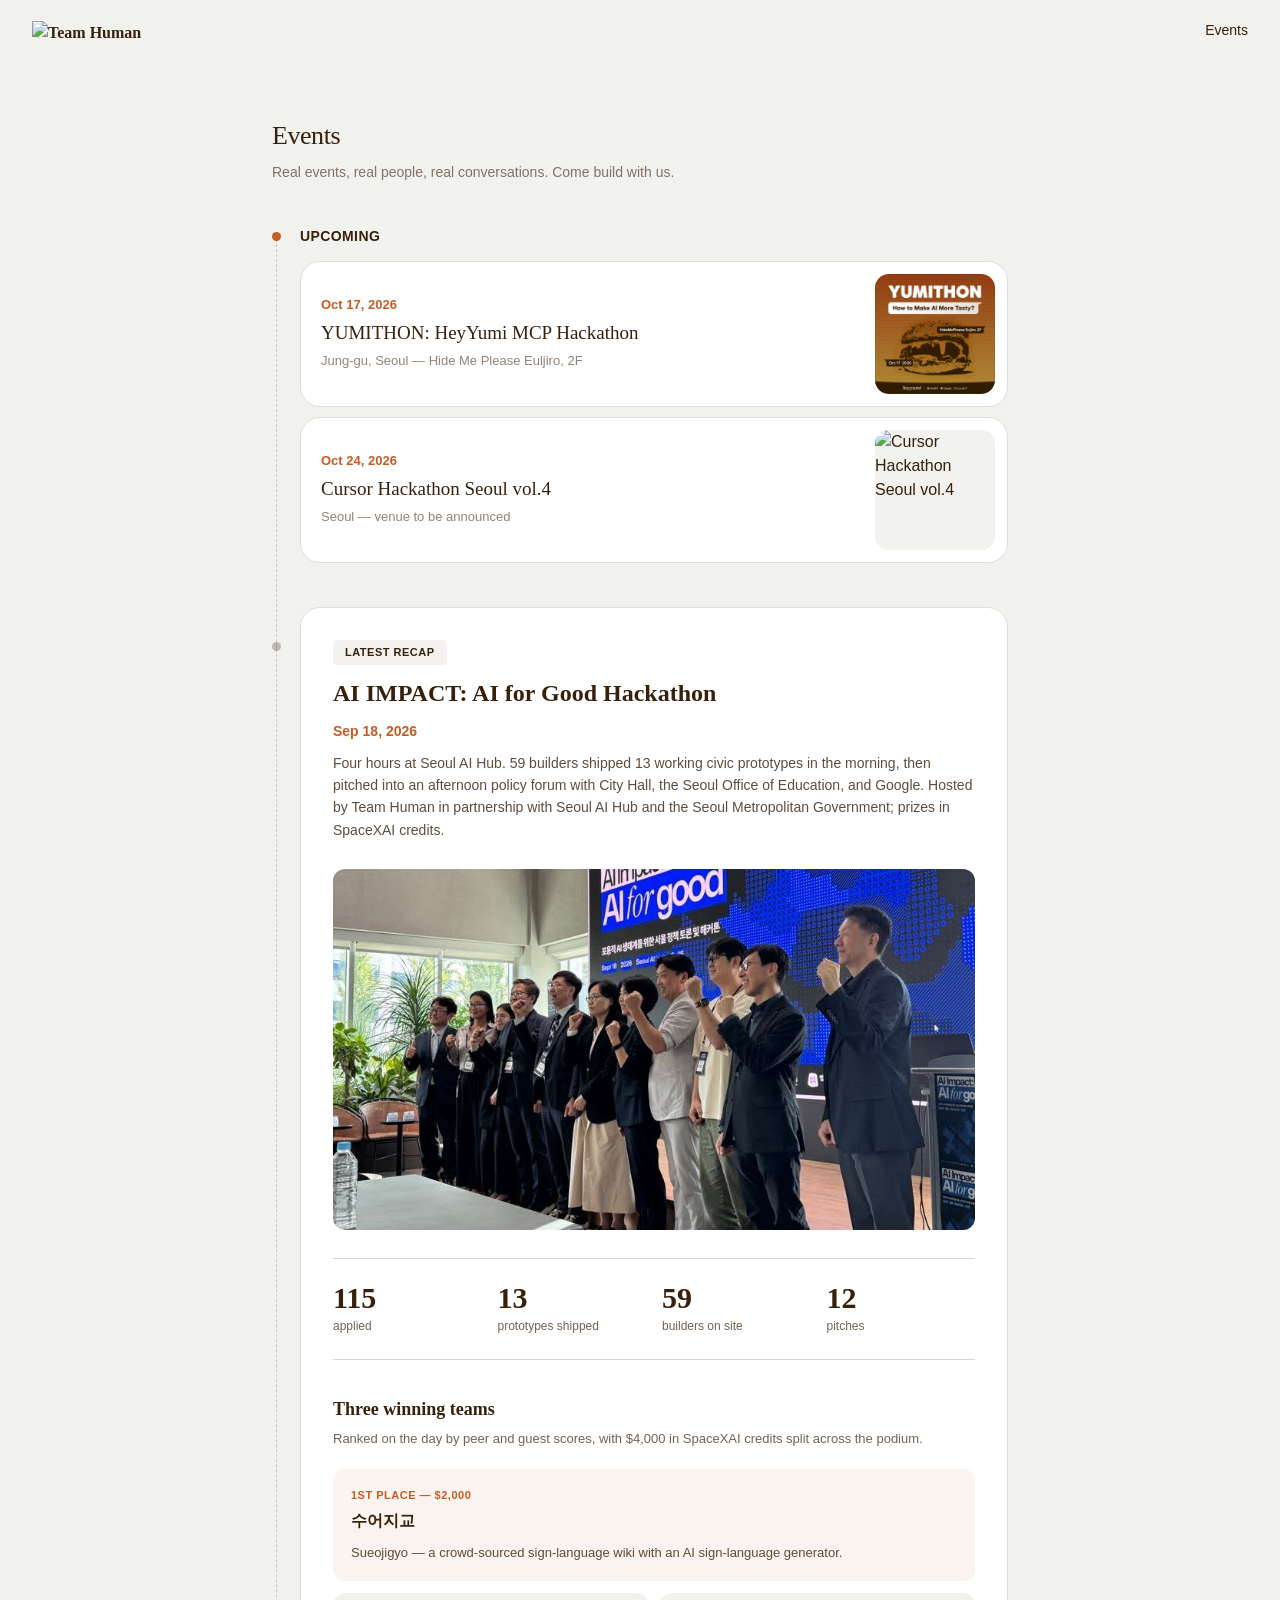
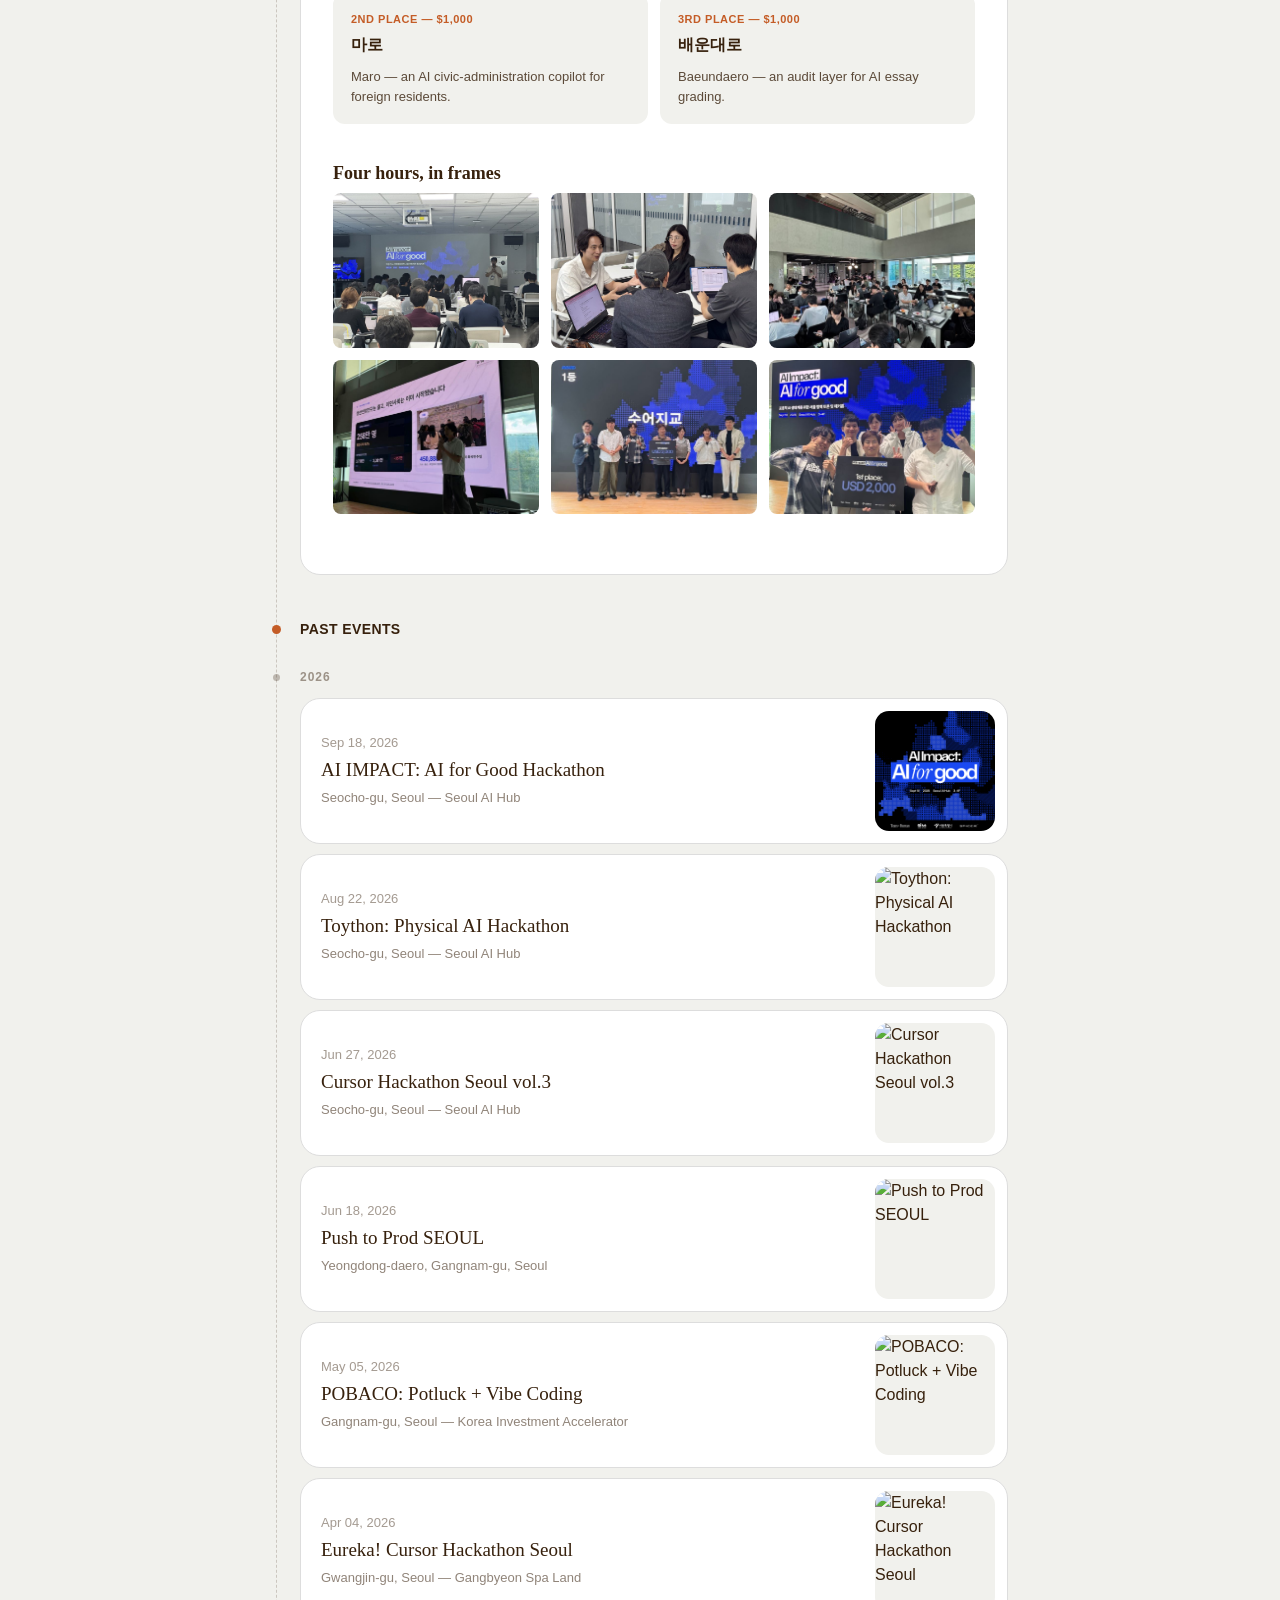
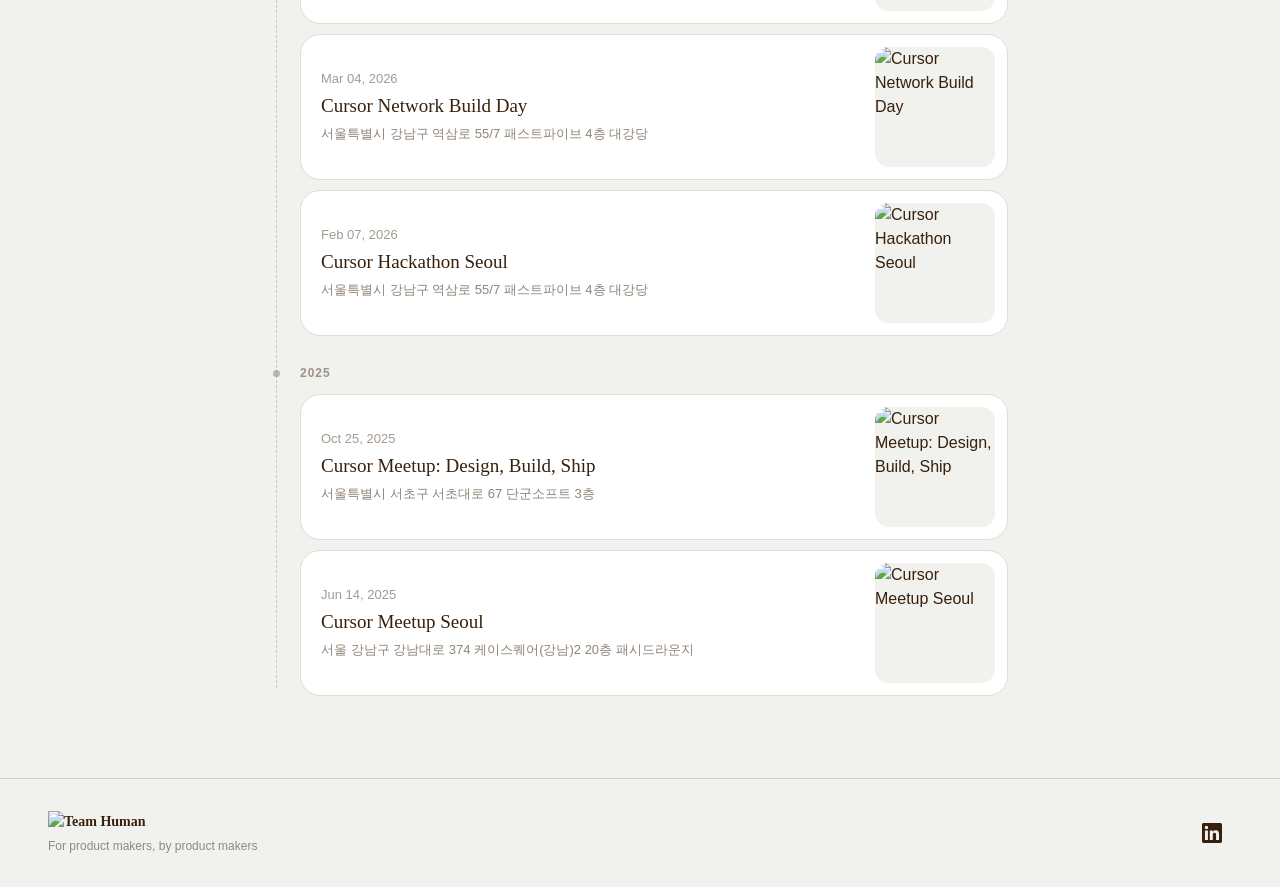
==== commit d44114cc: "Add YUMITHON (Oct 17) to Upcoming, refresh AI Impact cover YUMITHON is the HeyYumi MCP hackathon at " ====
--- a/events.html
+++ b/events.html
@@ -29,6 +29,17 @@
       <h2 class="events-rail-label" data-i18n="events.upcoming">Upcoming</h2>
     </div>
 
+    <a href="https://luma.com/2guk5d34" target="_blank" rel="noopener" class="event-row event-row--upcoming">
+      <div class="event-row-body">
+        <span class="event-row-date">Oct 17, 2026</span>
+        <h3 class="event-row-title" data-i18n="events.yumithon.title">YUMITHON: HeyYumi MCP Hackathon</h3>
+        <p class="event-row-place" data-i18n="events.yumithon.location">Jung-gu, Seoul — Hide Me Please Euljiro, 2F</p>
+      </div>
+      <div class="event-row-cover">
+        <img src="images/Event/261017yumithon.png" alt="YUMITHON: HeyYumi MCP Hackathon" loading="lazy">
+      </div>
+    </a>
+
     <a href="https://luma.com/06x2etd7" target="_blank" rel="noopener" class="event-row event-row--upcoming">
       <div class="event-row-body">
         <span class="event-row-date">Oct 24, 2026</span>
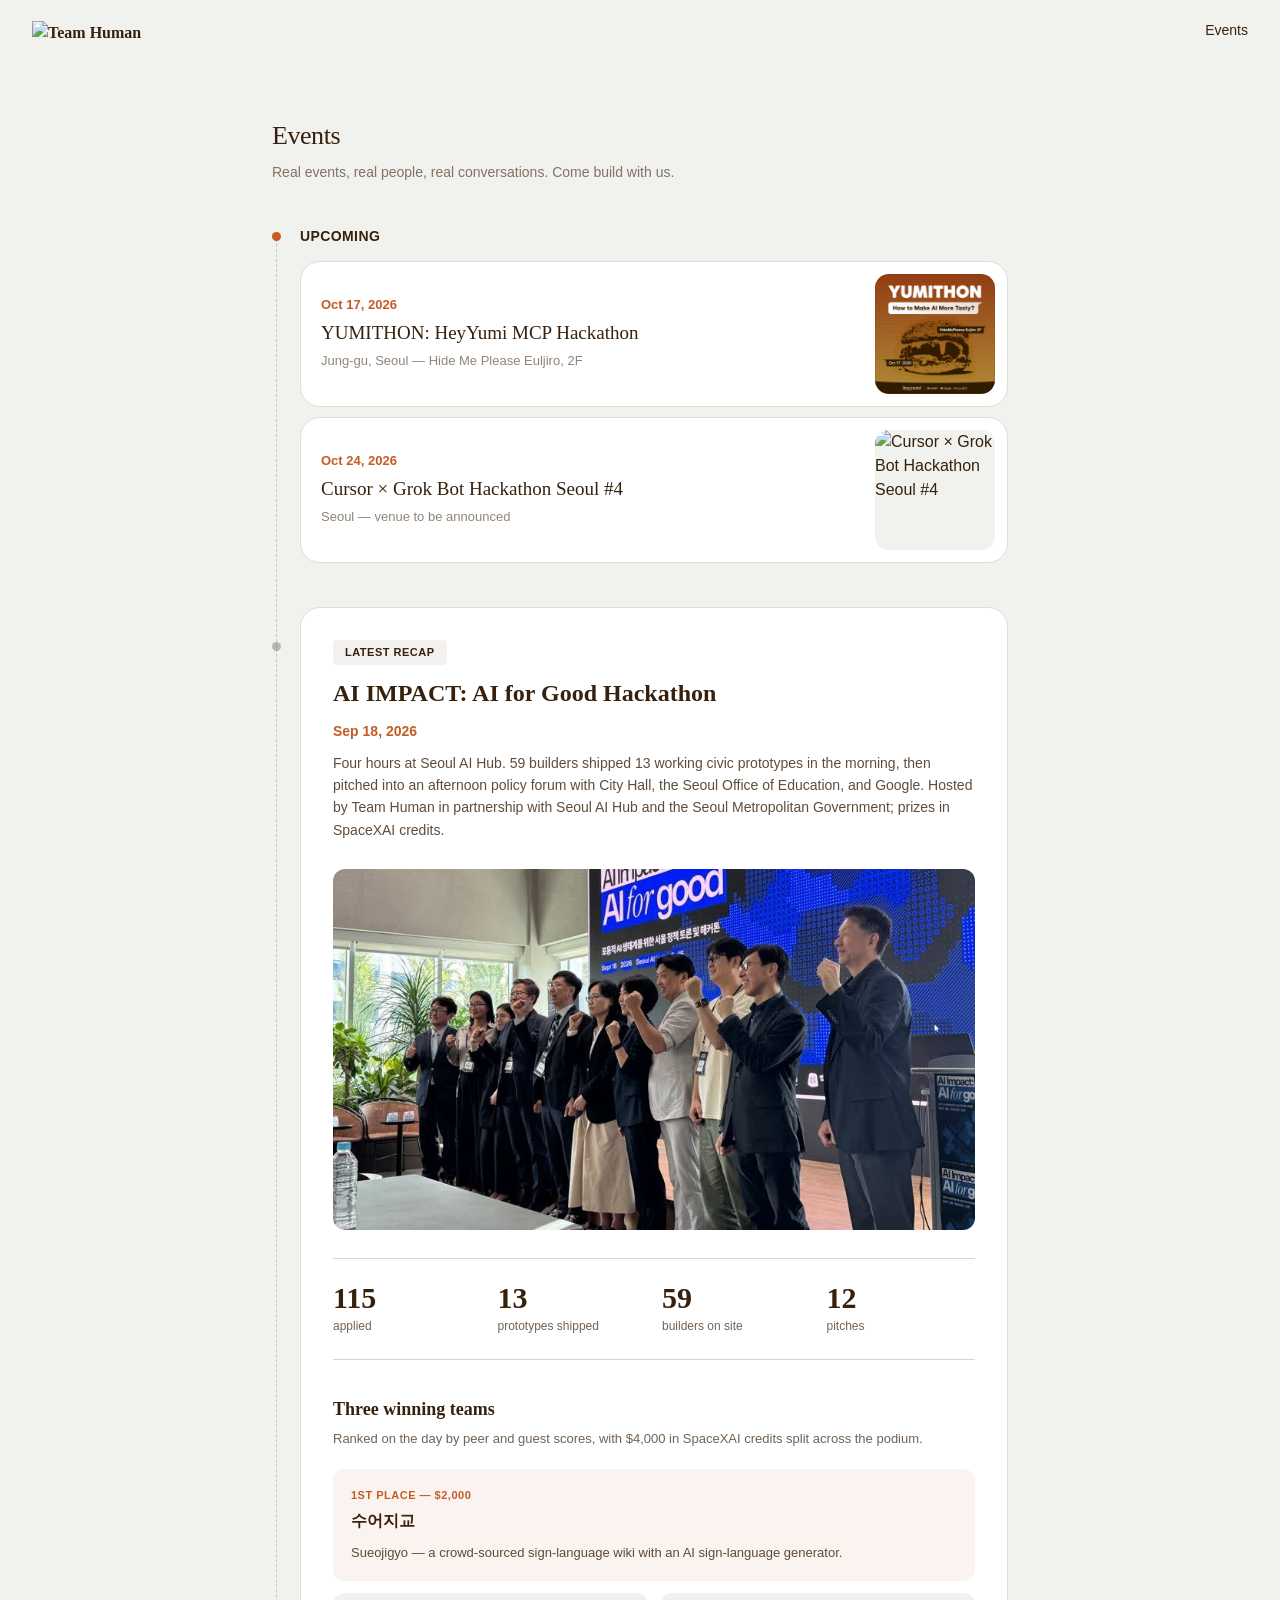
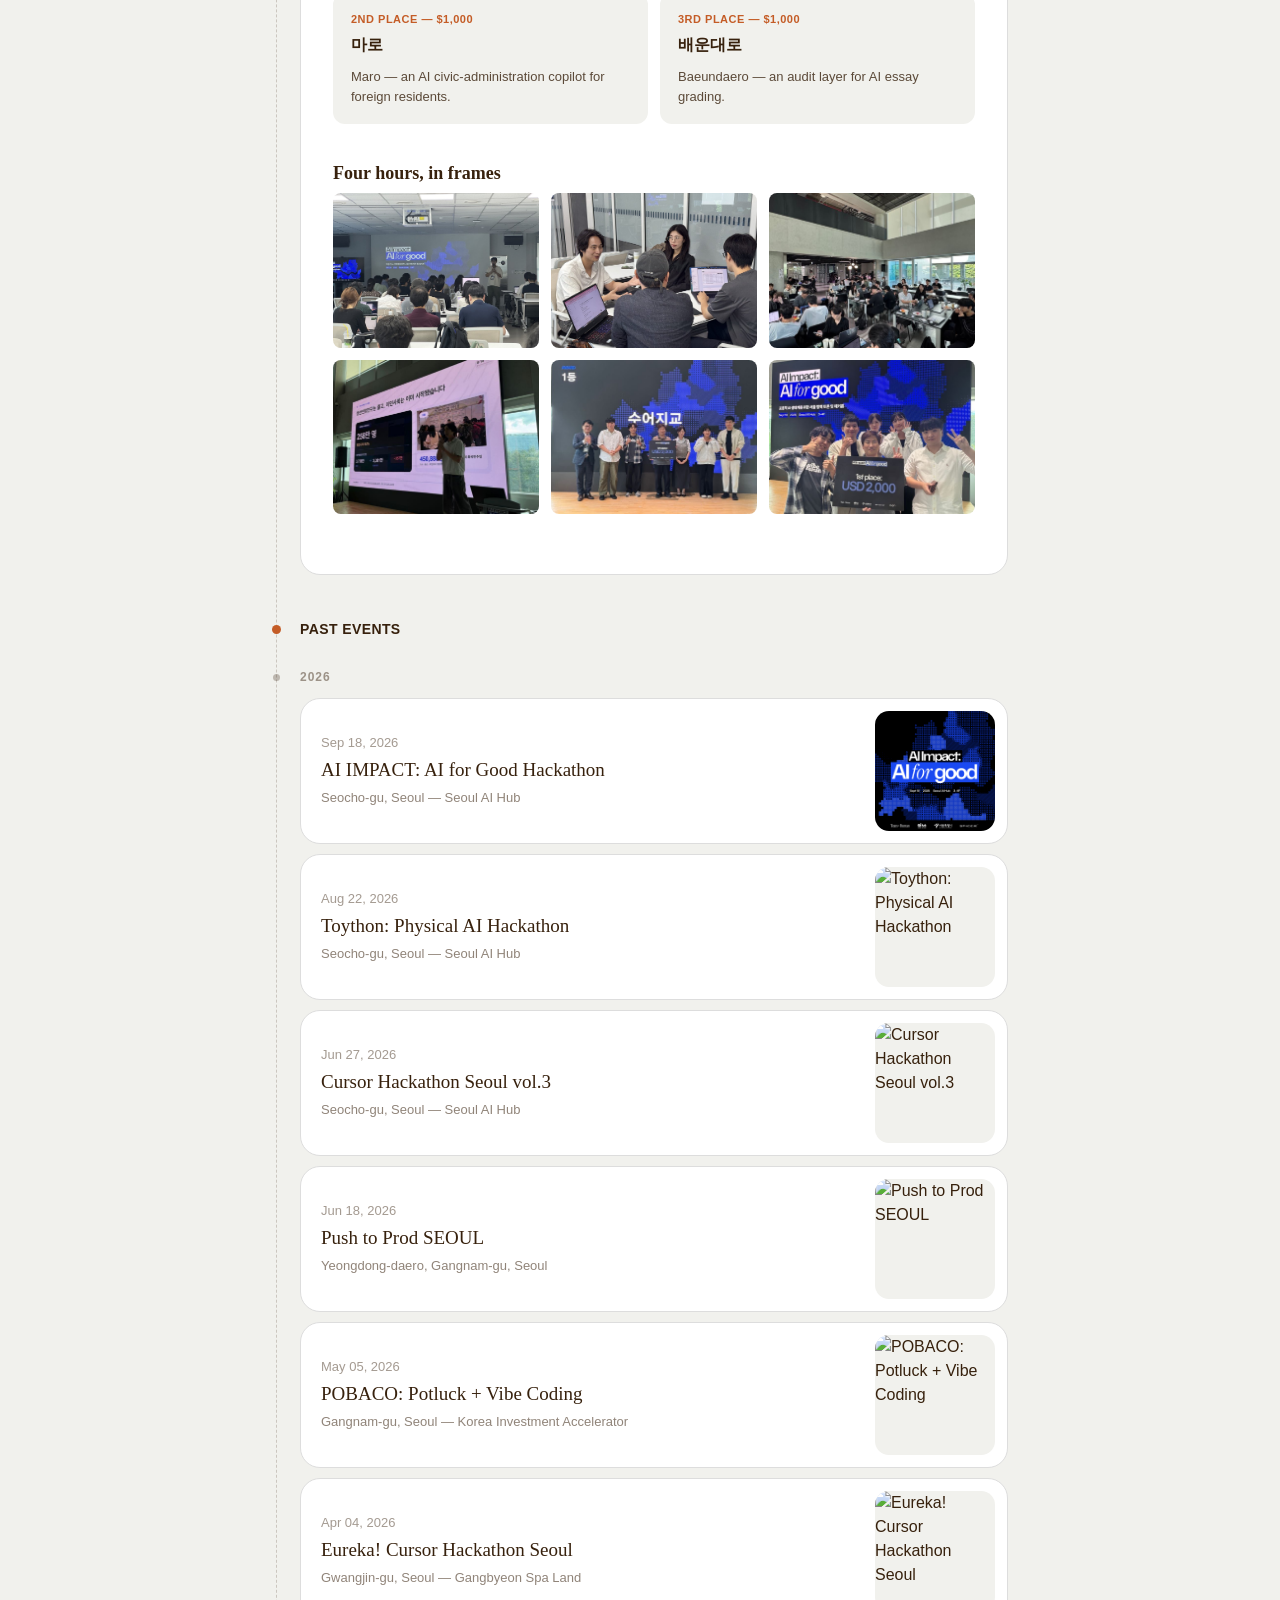
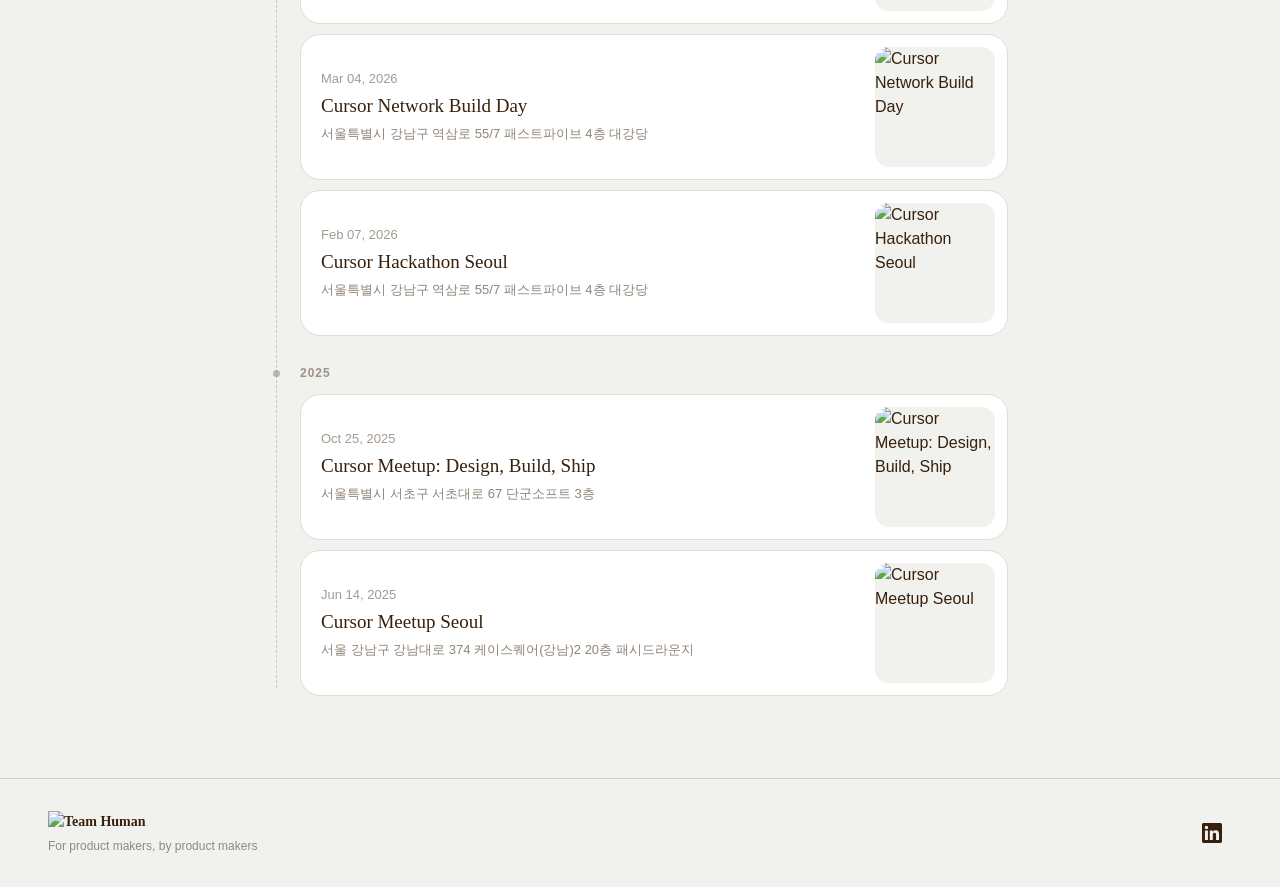
==== commit 6a29ba9a: "Rename vol.4 to match Luma: Cursor × Grok Bot Hackathon Seoul #4 Co-Authored-By: Claude Opus 5.5 <no" ====
--- a/events.html
+++ b/events.html
@@ -43,11 +43,11 @@
     <a href="https://luma.com/06x2etd7" target="_blank" rel="noopener" class="event-row event-row--upcoming">
       <div class="event-row-body">
         <span class="event-row-date">Oct 24, 2026</span>
-        <h3 class="event-row-title" data-i18n="events.hackathon4.title">Cursor Hackathon Seoul vol.4</h3>
+        <h3 class="event-row-title" data-i18n="events.hackathon4.title">Cursor × Grok Bot Hackathon Seoul #4</h3>
         <p class="event-row-place" data-i18n="events.hackathon4.location">Seoul — venue to be announced</p>
       </div>
       <div class="event-row-cover">
-        <img src="images/Event/261024cursor-hackathon-seoul-4th.png" alt="Cursor Hackathon Seoul vol.4" loading="lazy">
+        <img src="images/Event/261024cursor-hackathon-seoul-4th.png" alt="Cursor × Grok Bot Hackathon Seoul #4" loading="lazy">
       </div>
     </a>
 
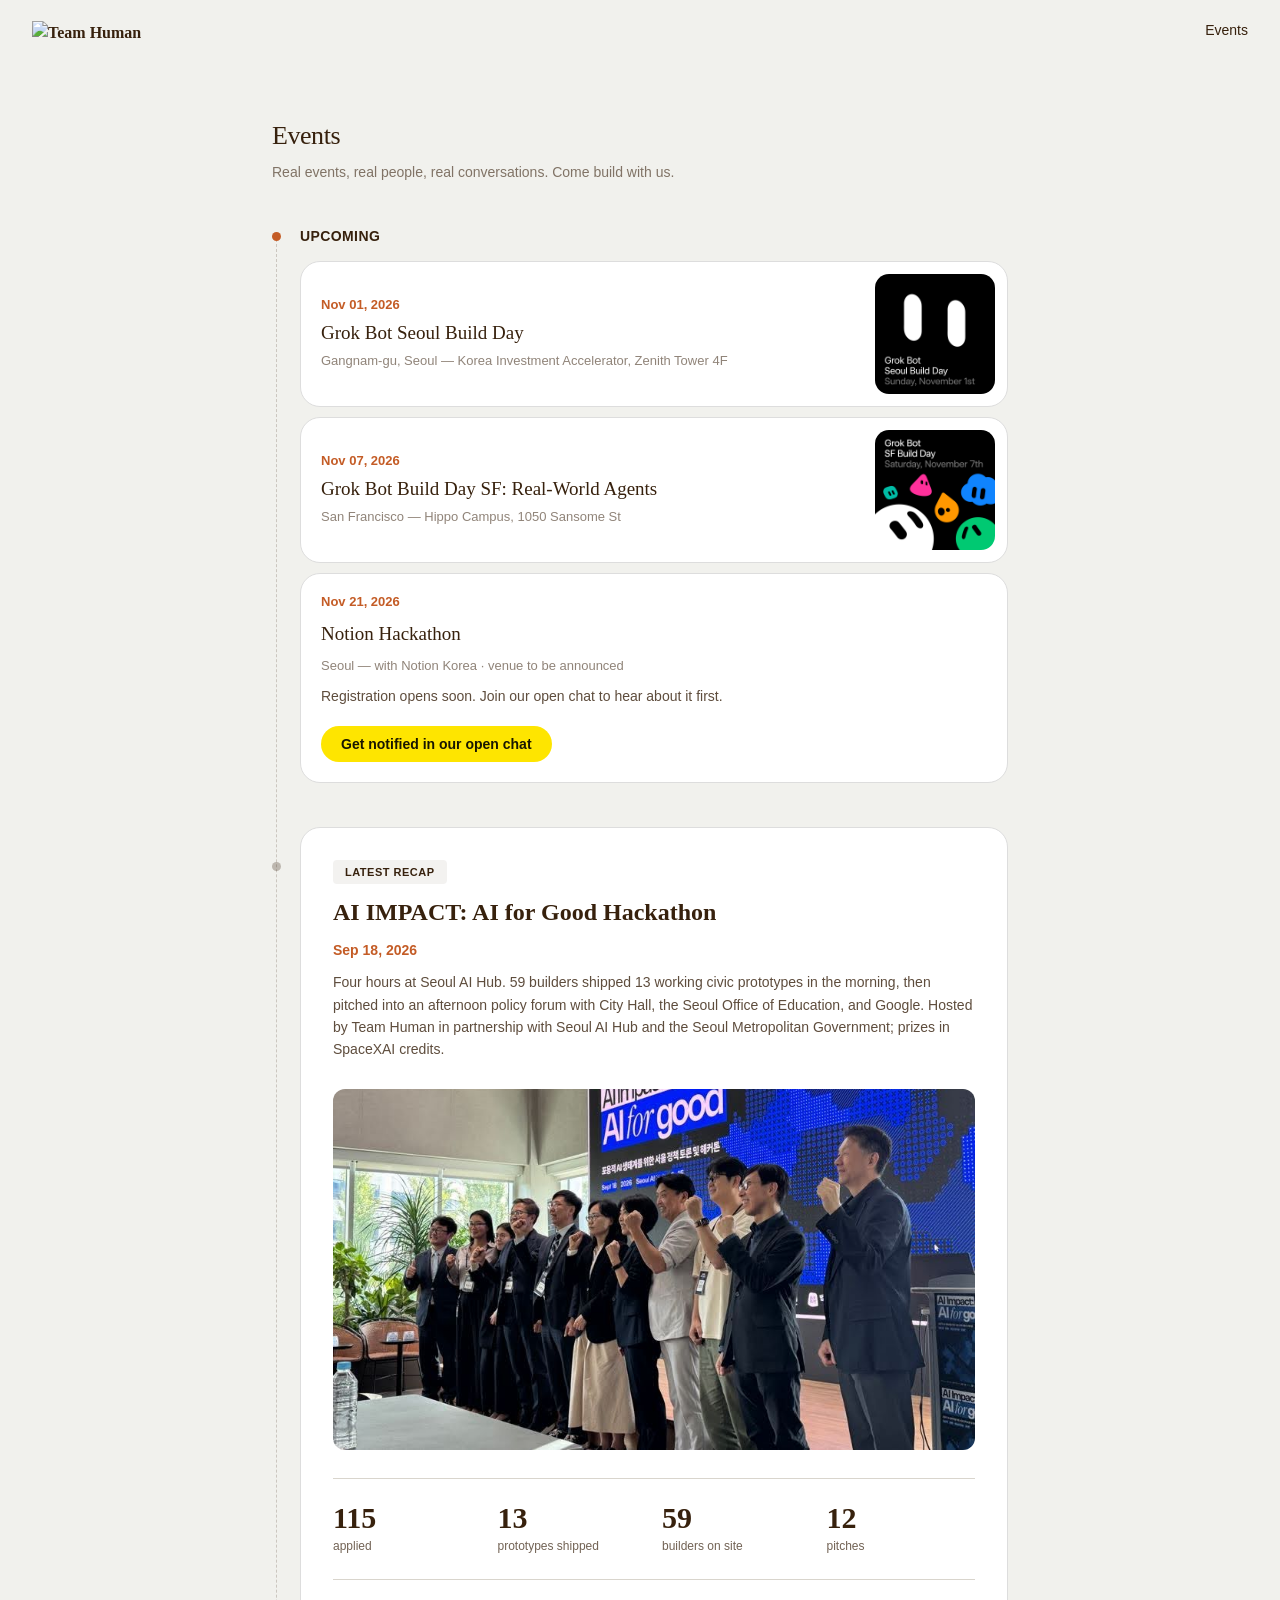
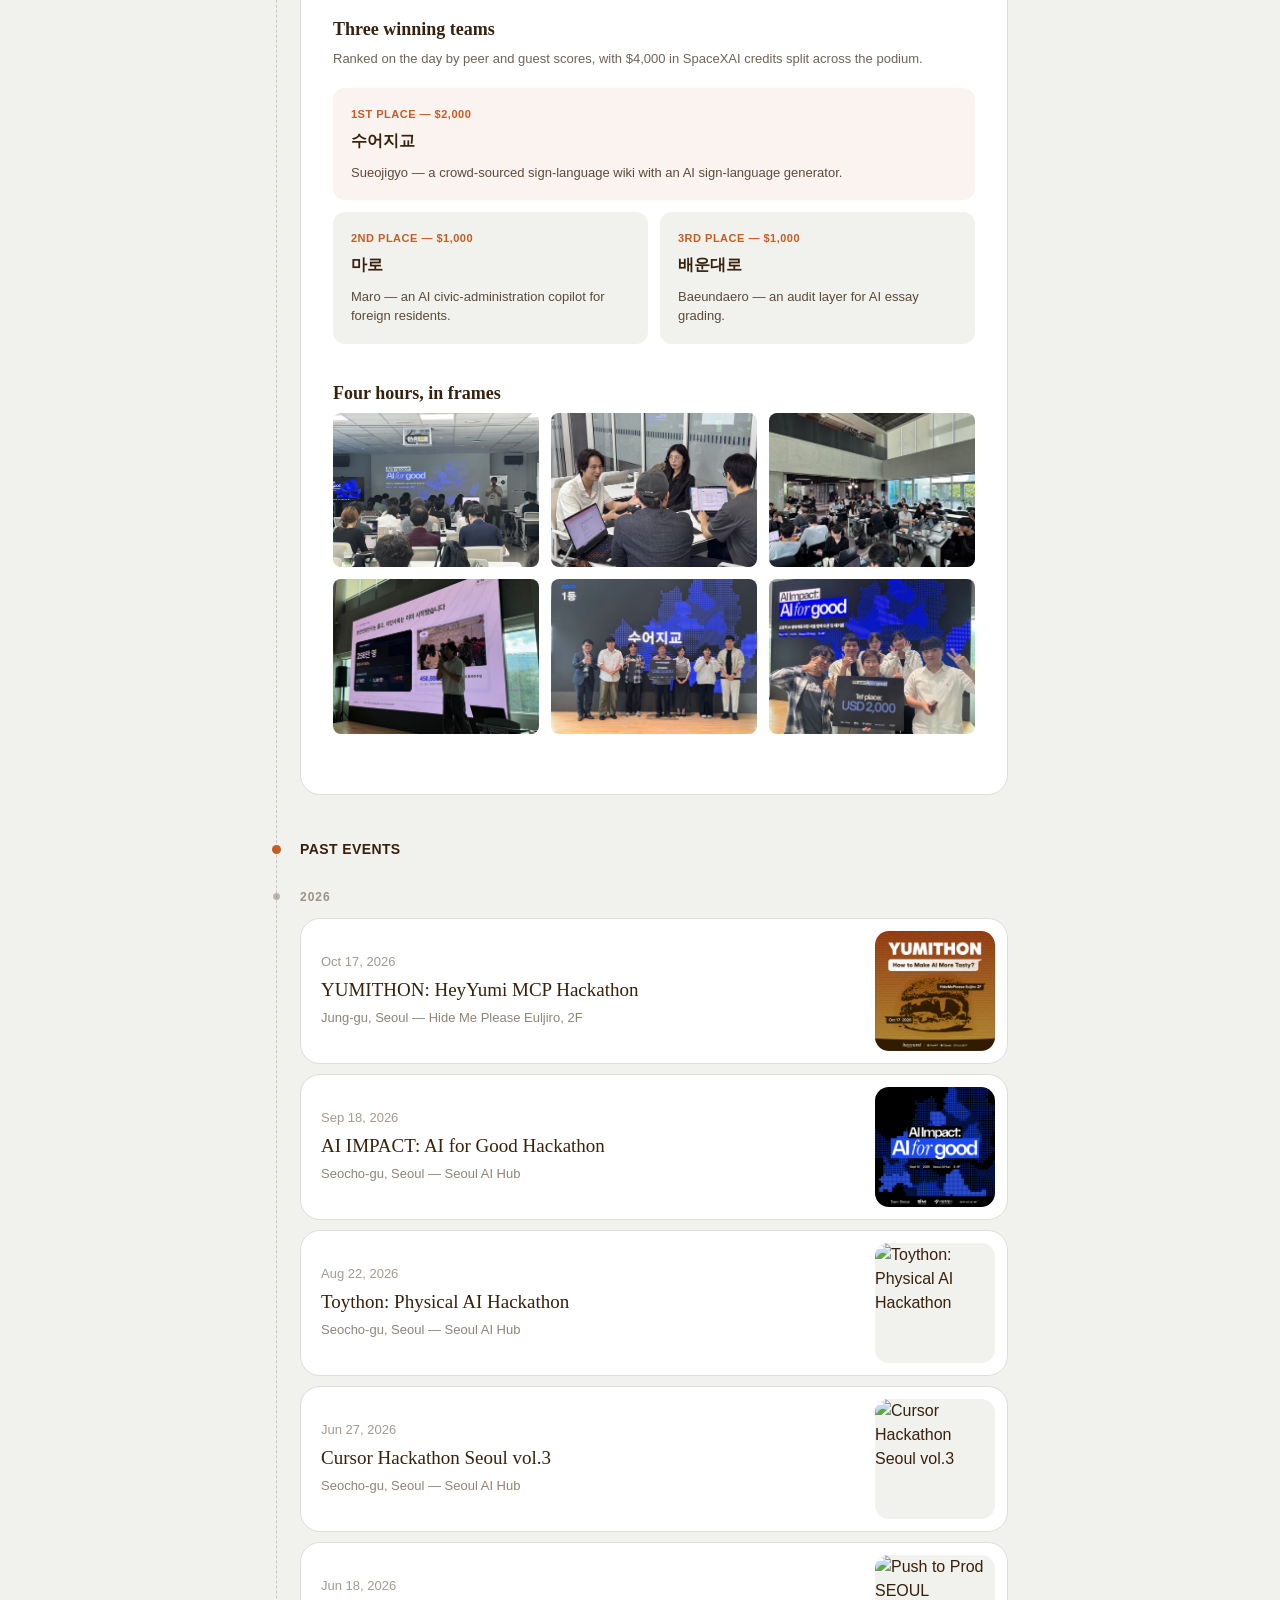
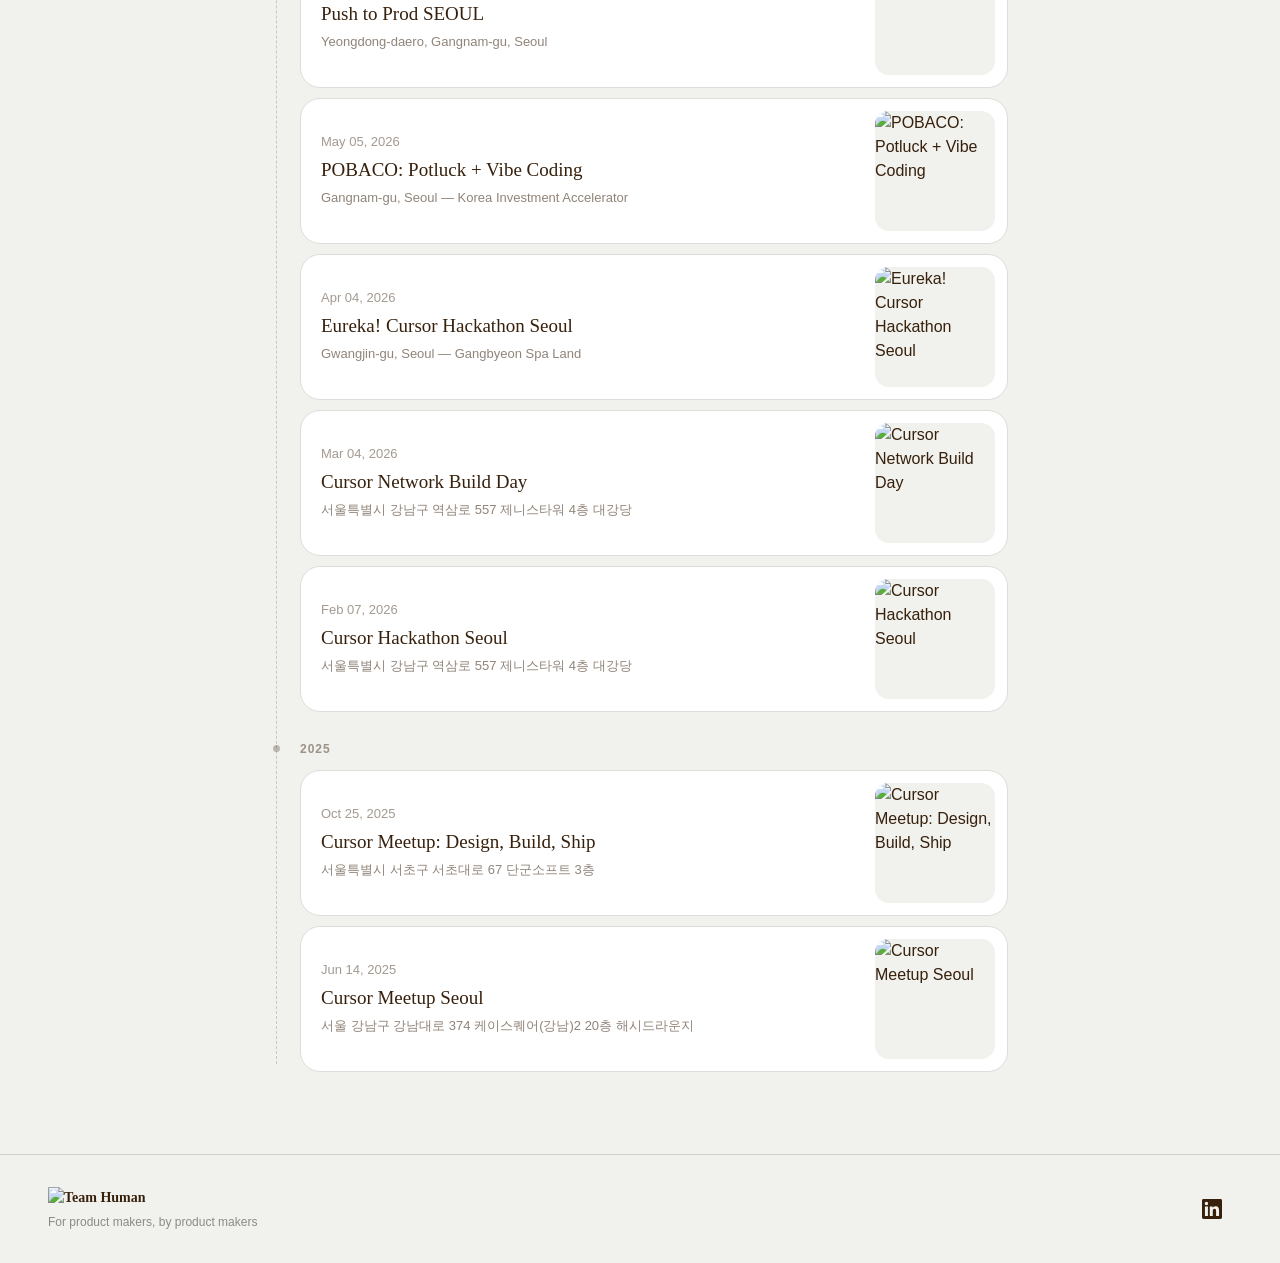
==== commit dff85fe0: "Events: Grok Bot Build Days (Nov 1 Seoul, Nov 7 SF), Notion Hackathon save-the-date, YUMITHON to pas" ====
--- a/events.html
+++ b/events.html
@@ -29,27 +29,37 @@
       <h2 class="events-rail-label" data-i18n="events.upcoming">Upcoming</h2>
     </div>
 
-    <a href="https://luma.com/2guk5d34" target="_blank" rel="noopener" class="event-row event-row--upcoming">
-      <div class="event-row-body">
-        <span class="event-row-date">Oct 17, 2026</span>
-        <h3 class="event-row-title" data-i18n="events.yumithon.title">YUMITHON: HeyYumi MCP Hackathon</h3>
-        <p class="event-row-place" data-i18n="events.yumithon.location">Jung-gu, Seoul — Hide Me Please Euljiro, 2F</p>
-      </div>
-      <div class="event-row-cover">
-        <img src="images/Event/261017yumithon.png" alt="YUMITHON: HeyYumi MCP Hackathon" loading="lazy">
-      </div>
-    </a>
-
     <a href="https://luma.com/06x2etd7" target="_blank" rel="noopener" class="event-row event-row--upcoming">
       <div class="event-row-body">
-        <span class="event-row-date">Oct 24, 2026</span>
-        <h3 class="event-row-title" data-i18n="events.hackathon4.title">Cursor × Grok Bot Hackathon Seoul #4</h3>
-        <p class="event-row-place" data-i18n="events.hackathon4.location">Seoul — venue to be announced</p>
-      </div>
-      <div class="event-row-cover">
-        <img src="images/Event/261024cursor-hackathon-seoul-4th.png" alt="Cursor × Grok Bot Hackathon Seoul #4" loading="lazy">
-      </div>
-    </a>
+        <span class="event-row-date">Nov 01, 2026</span>
+        <h3 class="event-row-title" data-i18n="events.grokseoul.title">Grok Bot Seoul Build Day</h3>
+        <p class="event-row-place" data-i18n="events.grokseoul.location">Gangnam-gu, Seoul — Korea Investment Accelerator, Zenith Tower 4F</p>
+      </div>
+      <div class="event-row-cover">
+        <img src="images/Event/261101grokbot-seoul-buildday.png" alt="Grok Bot Seoul Build Day" loading="lazy">
+      </div>
+    </a>
+
+    <a href="https://luma.com/ba9sivsv" target="_blank" rel="noopener" class="event-row event-row--upcoming">
+      <div class="event-row-body">
+        <span class="event-row-date">Nov 07, 2026</span>
+        <h3 class="event-row-title" data-i18n="events.groksf.title">Grok Bot Build Day SF: Real-World Agents</h3>
+        <p class="event-row-place" data-i18n="events.groksf.location">San Francisco — Hippo Campus, 1050 Sansome St</p>
+      </div>
+      <div class="event-row-cover">
+        <img src="images/Event/261107grokbot-sf-buildday.png" alt="Grok Bot Build Day SF: Real-World Agents" loading="lazy">
+      </div>
+    </a>
+
+    <div class="event-row event-row--upcoming event-row--savedate">
+      <div class="event-row-body">
+        <span class="event-row-date">Nov 21, 2026</span>
+        <h3 class="event-row-title" data-i18n="events.notion.title">Notion Hackathon</h3>
+        <p class="event-row-place" data-i18n="events.notion.location">Seoul — with Notion Korea · venue to be announced</p>
+        <p class="savedate-desc" data-i18n="events.notion.desc">Registration opens soon. Join our open chat to hear about it first.</p>
+        <a href="https://open.kakao.com/o/pyheuCui" target="_blank" rel="noopener" class="savedate-cta" data-i18n="events.notion.cta">Get notified in our open chat</a>
+      </div>
+    </div>
 
     <section class="recap">
       <div class="recap-head">
@@ -122,6 +132,17 @@
       <span class="events-rail-label">2026</span>
     </div>
 
+    <a href="https://luma.com/2guk5d34" target="_blank" rel="noopener" class="event-row">
+      <div class="event-row-body">
+        <span class="event-row-date">Oct 17, 2026</span>
+        <h3 class="event-row-title" data-i18n="events.yumithon.title">YUMITHON: HeyYumi MCP Hackathon</h3>
+        <p class="event-row-place" data-i18n="events.yumithon.location">Jung-gu, Seoul — Hide Me Please Euljiro, 2F</p>
+      </div>
+      <div class="event-row-cover">
+        <img src="images/Event/261017yumithon.png" alt="YUMITHON: HeyYumi MCP Hackathon" loading="lazy">
+      </div>
+    </a>
+
     <a href="https://luma.com/sfdsjsxi" target="_blank" rel="noopener" class="event-row">
       <div class="event-row-body">
         <span class="event-row-date">Sep 18, 2026</span>
@@ -192,7 +213,7 @@
       <div class="event-row-body">
         <span class="event-row-date">Mar 04, 2026</span>
         <h3 class="event-row-title" data-i18n="events.buildday.title">Cursor Network Build Day</h3>
-        <p class="event-row-place" data-i18n="events.buildday.location">서울특별시 강남구 역삼로 55/7 패스트파이브 4층 대강당</p>
+        <p class="event-row-place" data-i18n="events.buildday.location">서울특별시 강남구 역삼로 557 제니스타워 4층 대강당</p>
       </div>
       <div class="event-row-cover event-row-cover--wide">
         <img src="images/Event/260304cursor-network-build-day.png" alt="Cursor Network Build Day" loading="lazy">
@@ -203,7 +224,7 @@
       <div class="event-row-body">
         <span class="event-row-date">Feb 07, 2026</span>
         <h3 class="event-row-title" data-i18n="events.hackathon.title">Cursor Hackathon Seoul</h3>
-        <p class="event-row-place" data-i18n="events.hackathon.location">서울특별시 강남구 역삼로 55/7 패스트파이브 4층 대강당</p>
+        <p class="event-row-place" data-i18n="events.hackathon.location">서울특별시 강남구 역삼로 557 제니스타워 4층 대강당</p>
       </div>
       <div class="event-row-cover event-row-cover--wide">
         <img src="images/Event/260207cursor-hackthon-seoul.png" alt="Cursor Hackathon Seoul" loading="lazy">
@@ -230,7 +251,7 @@
       <div class="event-row-body">
         <span class="event-row-date">Jun 14, 2025</span>
         <h3 class="event-row-title" data-i18n="events.meetupseoul.title">Cursor Meetup Seoul</h3>
-        <p class="event-row-place" data-i18n="events.meetupseoul.location">서울 강남구 강남대로 374 케이스퀘어(강남)2 20층 패시드라운지</p>
+        <p class="event-row-place" data-i18n="events.meetupseoul.location">서울 강남구 강남대로 374 케이스퀘어(강남)2 20층 해시드라운지</p>
       </div>
       <div class="event-row-cover event-row-cover--wide">
         <img src="images/Event/250614cursor-meetup-seoul.png" alt="Cursor Meetup Seoul" loading="lazy">
--- a/styles.css
+++ b/styles.css
@@ -1796,9 +1796,8 @@
 }
 
 /* === Save the date row (events.html) === */
-/* Currently unused — no event is in the pre-registration stage. Kept because
-   the variant comes back every cycle: a real date, no poster and no Luma page
-   yet, so the row runs cover-less and full width with a KakaoTalk CTA. */
+/* A real date, no poster and no Luma page yet, so the row runs cover-less and
+   full width with a KakaoTalk CTA. In use for the Notion Hackathon (Nov 2026). */
 .event-row--savedate {
   align-items: flex-start;
   padding: 20px;
@@ -1819,6 +1818,7 @@
 
 .savedate-cta {
   display: inline-flex;
+  align-self: flex-start;
   align-items: center;
   margin-top: 8px;
   padding: 11px 20px;
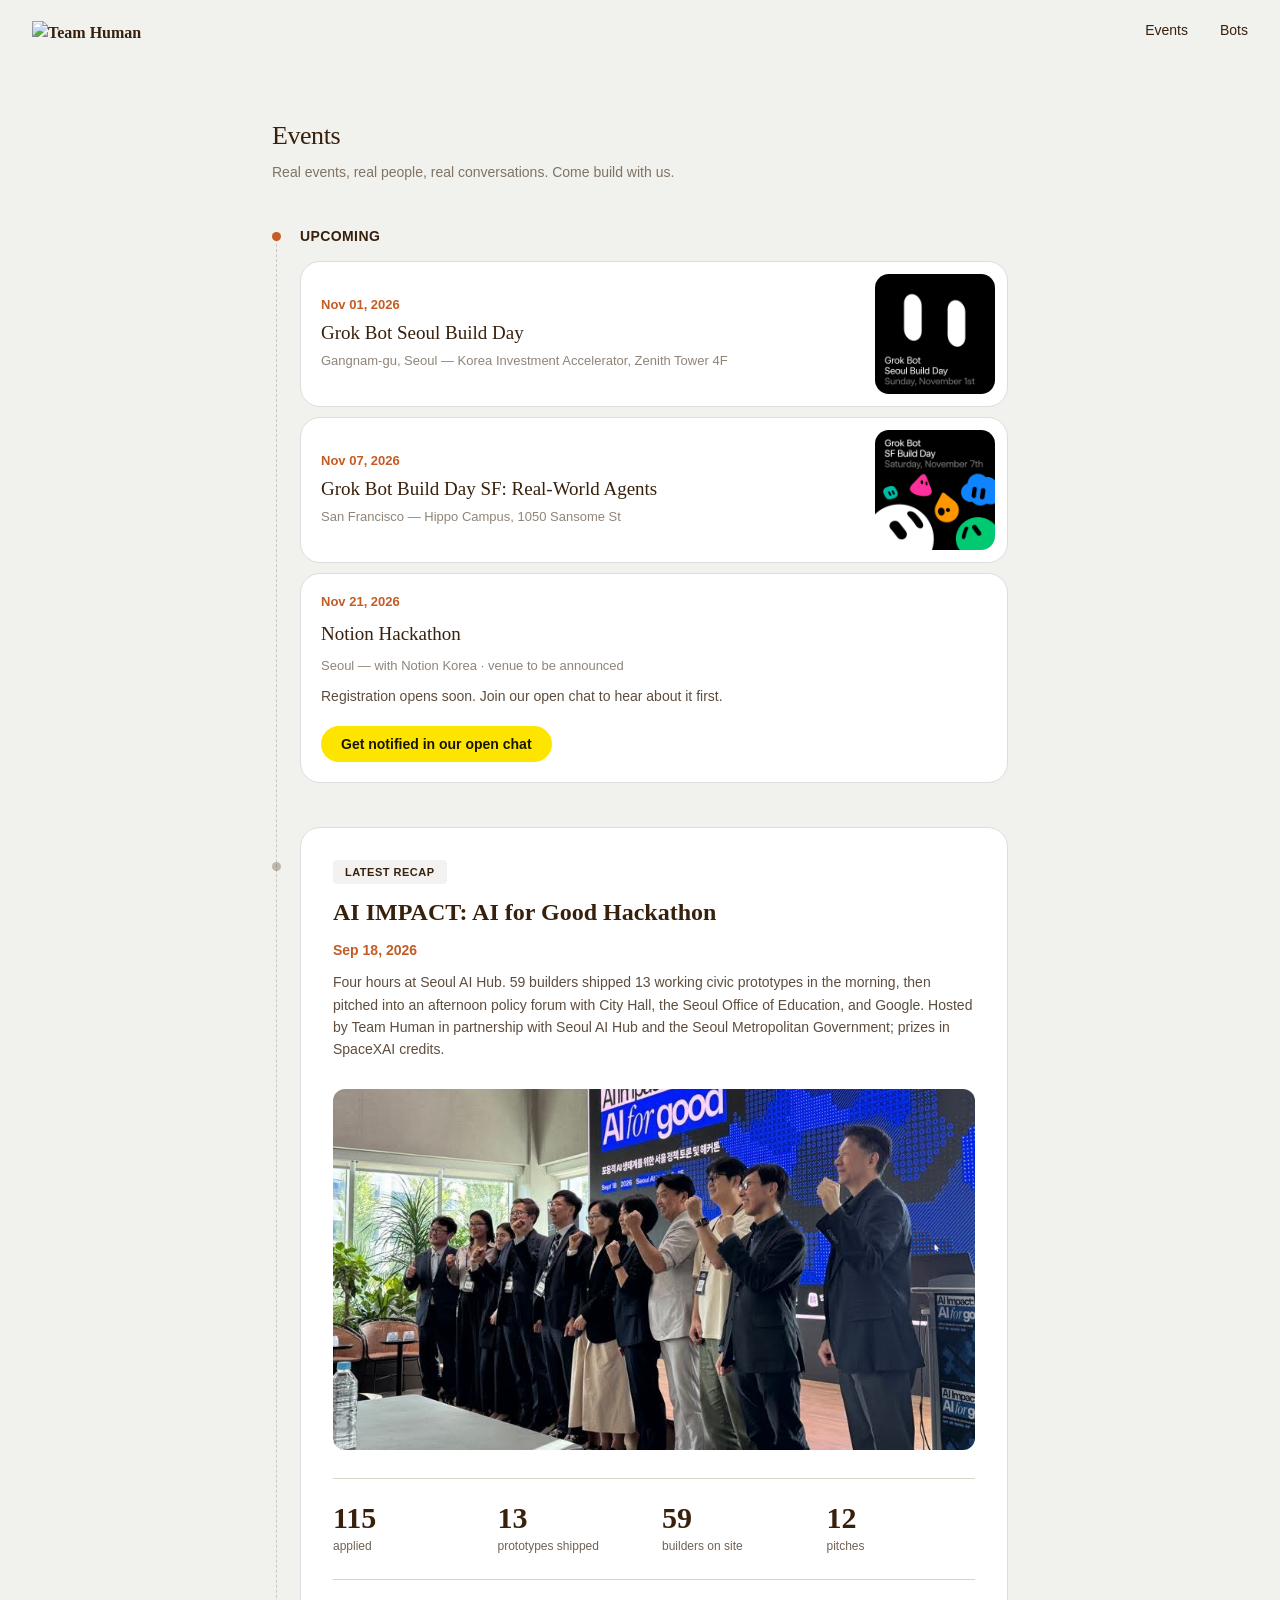
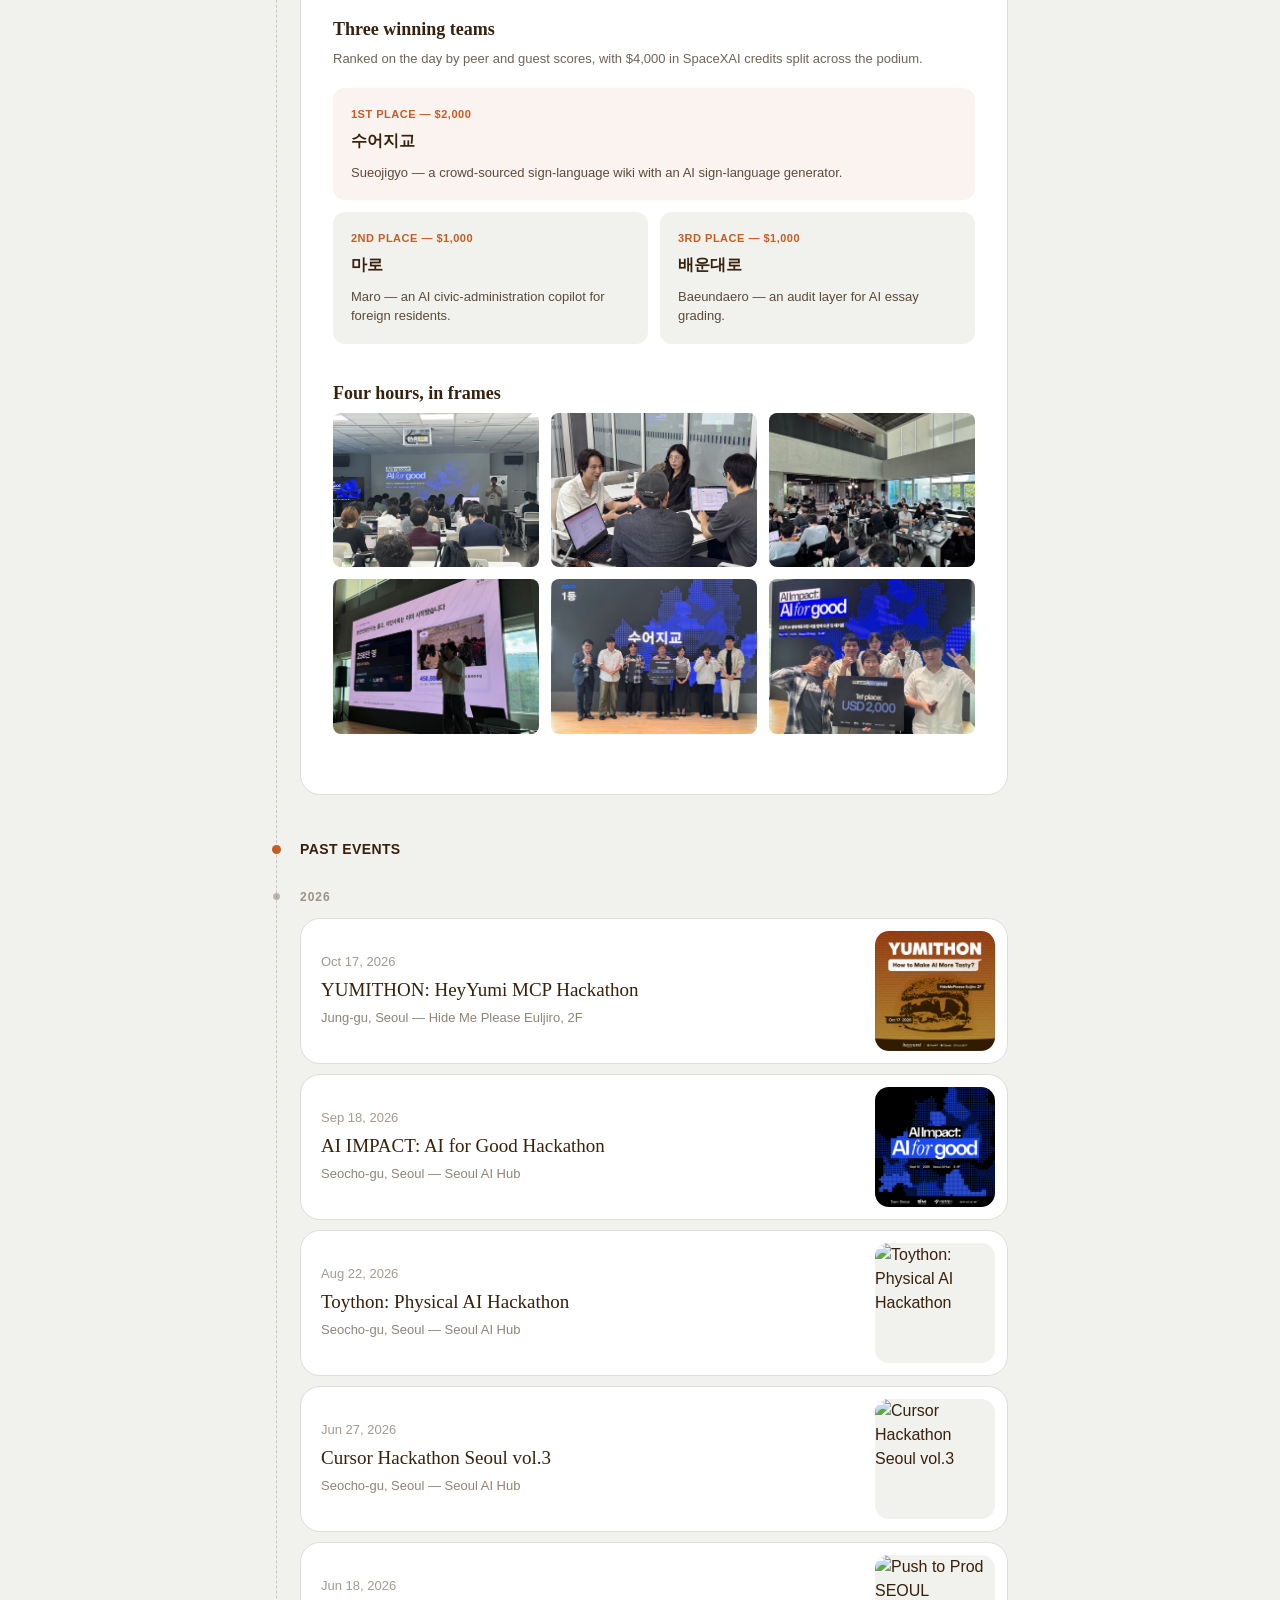
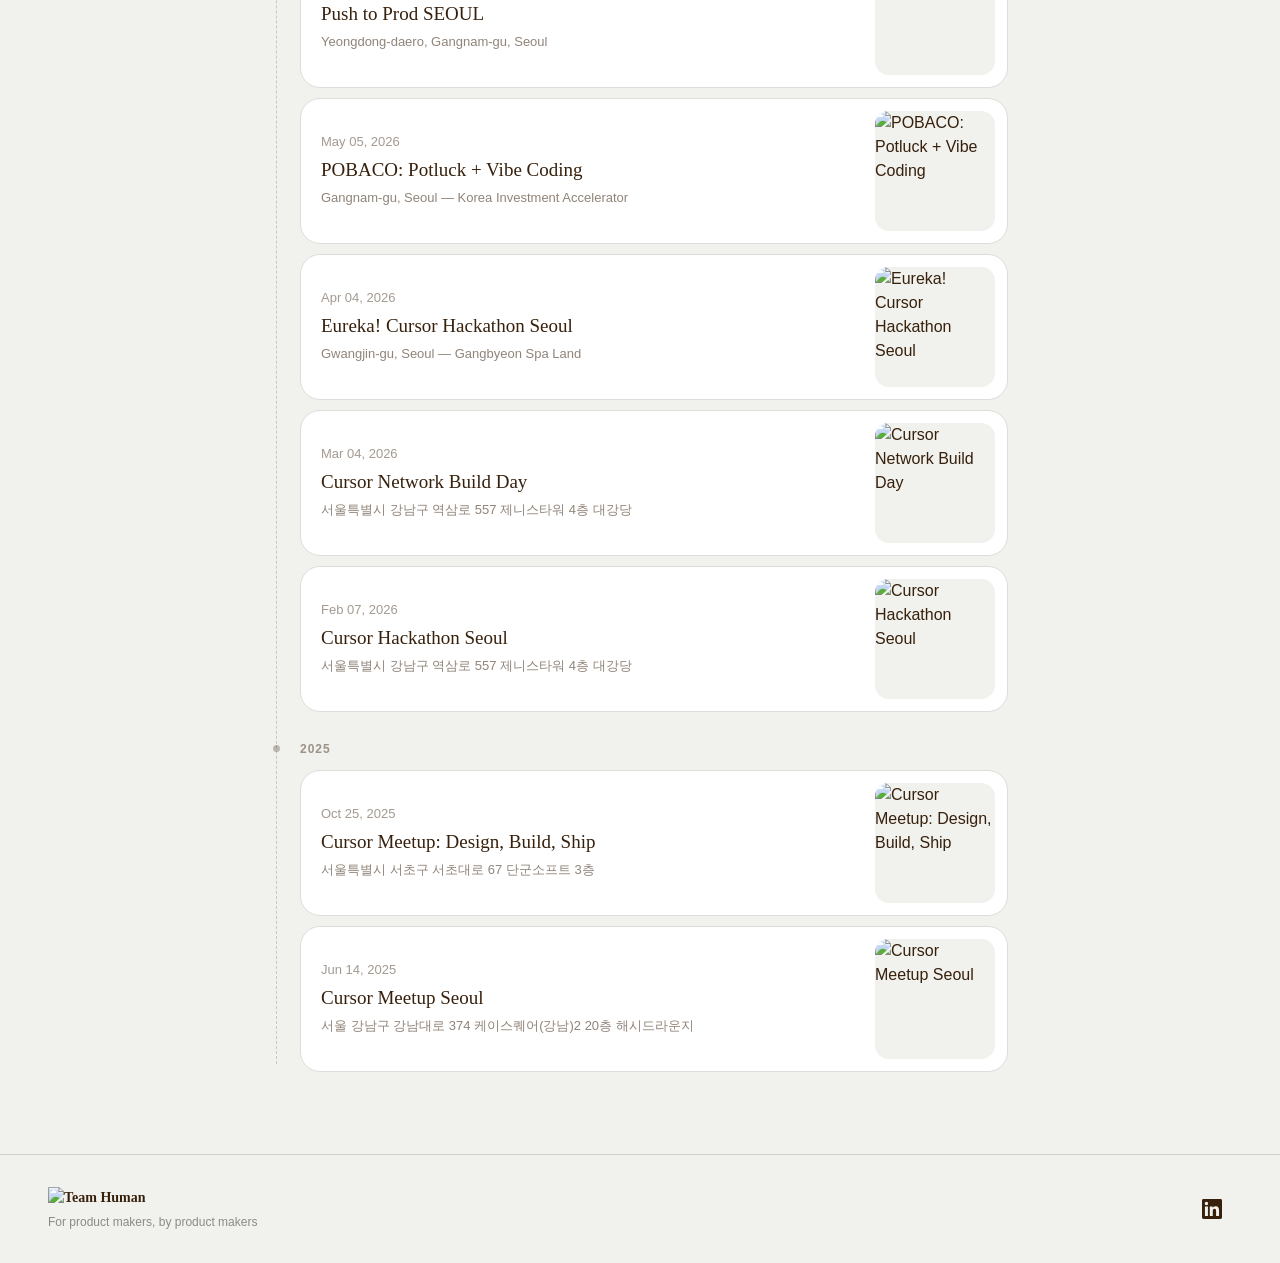
==== commit 6eafa3af: "Add Bots marketplace link and /bots rewrite to teamhuman-bots Co-Authored-By: Claude Opus 5.5 <norep" ====
--- a/events.html
+++ b/events.html
@@ -15,6 +15,7 @@
     <a href="index.html" class="logo"><img src="images/logo.svg" alt="Team Human" style="height: 20px; width: auto;"></a>
     <nav>
       <a href="events.html" class="nav-link" data-i18n="nav.events">Events</a>
+      <a href="/bots" class="nav-link" data-i18n="nav.bots">Bots</a>
     </nav>
   </header>
 
